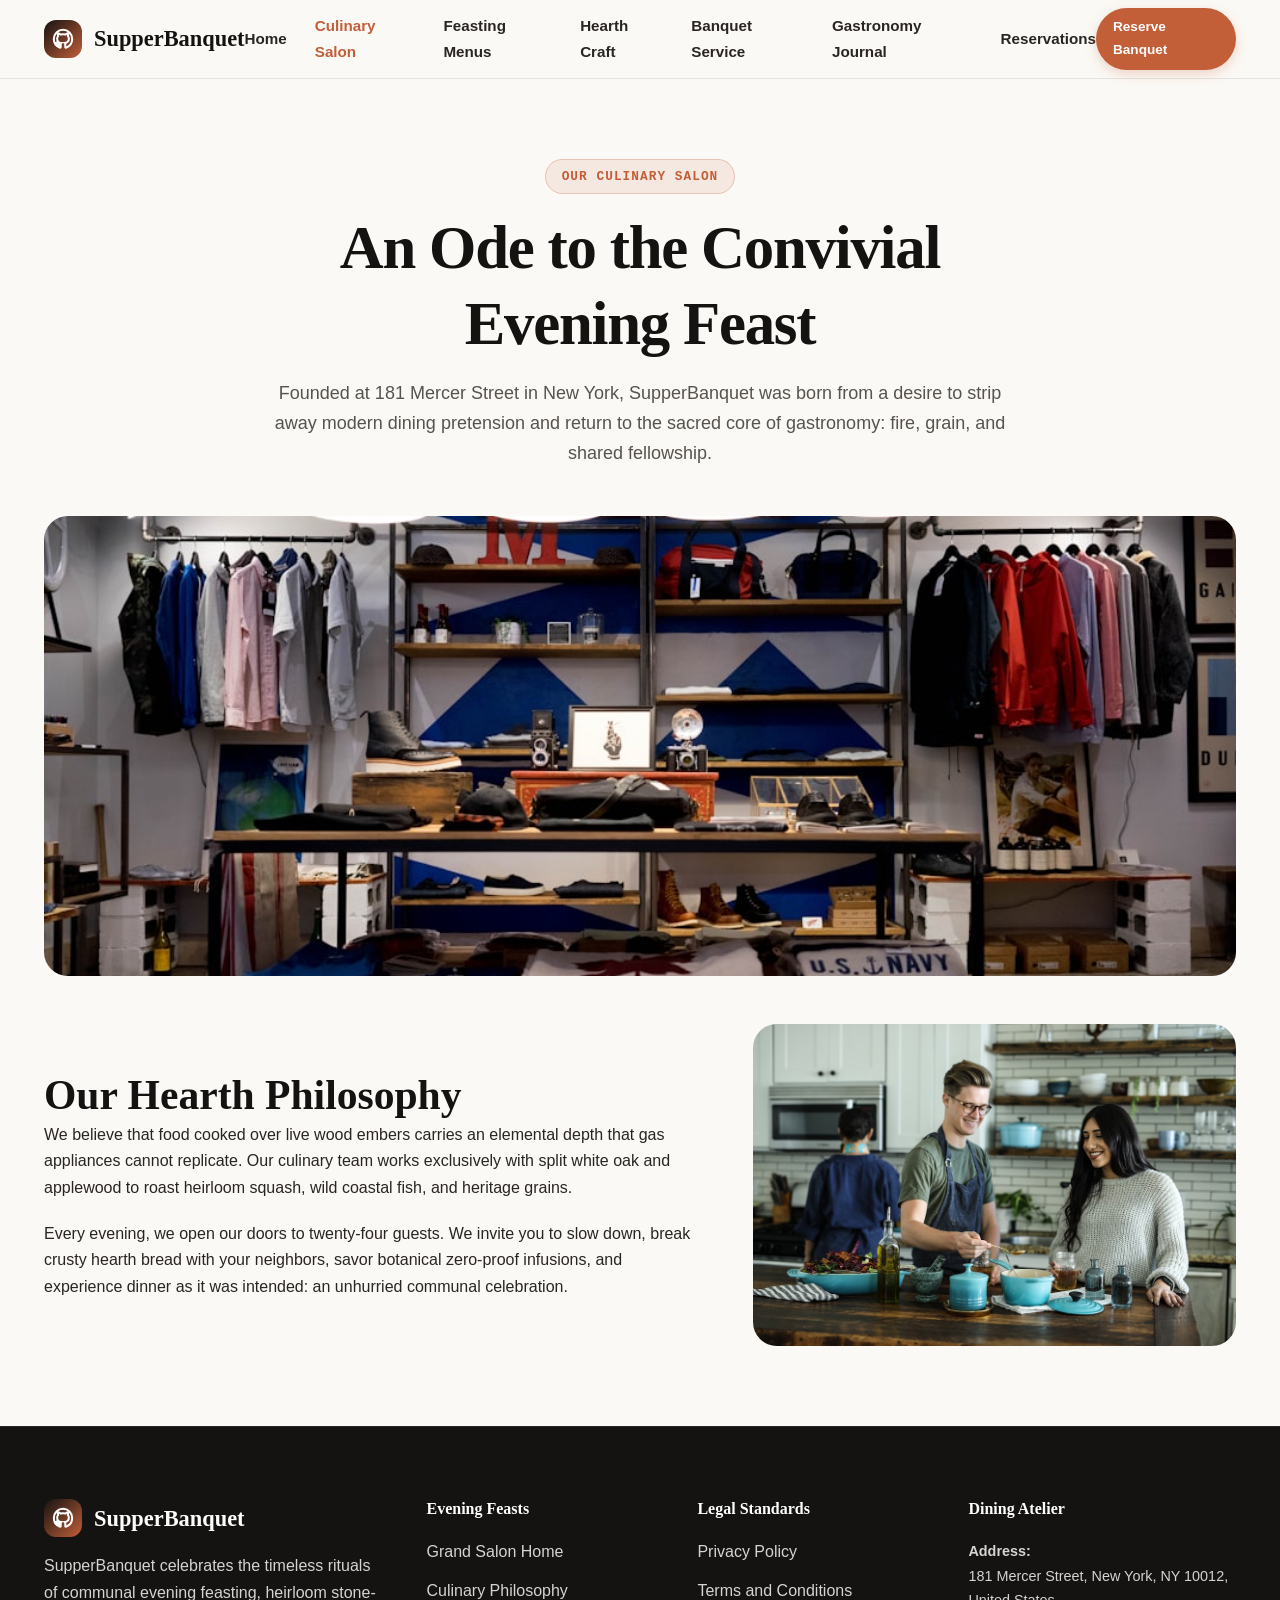
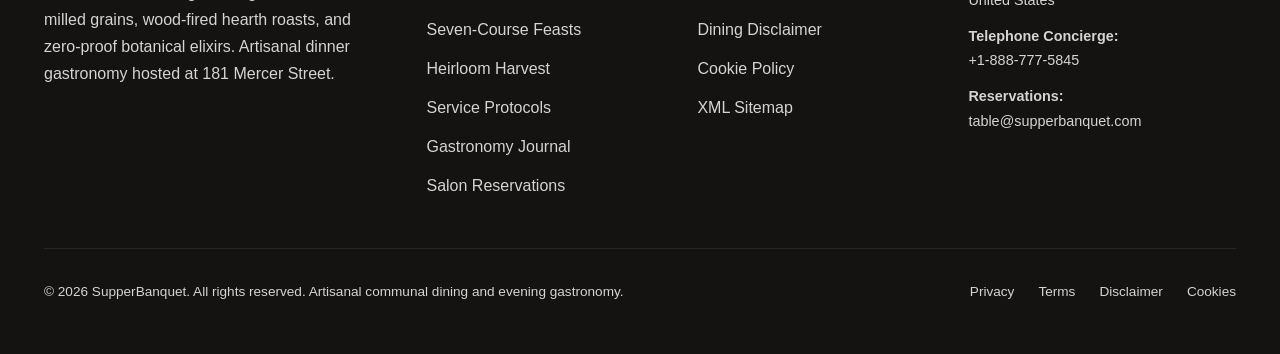
==== about.html @ 163a51f4 "Add files via upload" ====
<!DOCTYPE html>
<html lang="en">
<head>
  <meta charset="UTF-8">
  <meta name="viewport" content="width=device-width, initial-scale=1.0">
  <title>About SupperBanquet | Mercer Street Dining Salon & Culinary Heritage</title>
  <meta name="description" content="Discover the culinary philosophy, live-fire hearth methods, and communal evening rituals of SupperBanquet at 181 Mercer Street, New York.">
  <link rel="stylesheet" href="assets/css/style.css">
  <link rel="icon" href="favicon.ico">
  <!-- Google tag (gtag.js) -->
<script async src="https://www.googletagmanager.com/gtag/js?id=G-0LY0HY7L01"></script>
<script>
  window.dataLayer = window.dataLayer || [];
  function gtag(){dataLayer.push(arguments);}
  gtag('js', new Date());
  gtag('config', 'G-0LY0HY7L01');
</script>
</head>
<body>
<header class="site-header">
  <div class="reading-progress-bar"></div>
  <div class="container header-inner">
    <a href="index.php" class="site-logo">
      <div class="logo-symbol">
        <svg width="22" height="22" viewBox="0 0 24 24" fill="none" stroke="currentColor" stroke-width="2.2"><path d="M12 2a10 10 0 0 0-10 10c0 4.42 2.87 8.17 6.84 9.5.5.08.66-.23.66-.5v-1.69c-2.77.6-3.36-1.34-3.36-1.34-.46-1.16-1.11-1.47-1.11-1.47-.91-.62.07-.6.07-.6 1 .07 1.53 1.03 1.53 1.03.87 1.52 2.34 1.07 2.91.83.1-.65.35-1.09.63-1.34-2.22-.25-4.55-1.11-4.55-4.92 0-1.11.38-2 1.03-2.71-.1-.25-.45-1.29.1-2.64 0 0 .84-.27 2.75 1.02.79-.22 1.65-.33 2.5-.33.85 0 1.71.11 2.5.33 1.91-1.29 2.75-1.02 2.75-1.02.55 1.35.2 2.39.1 2.64.65.71 1.03 1.6 1.03 2.71 0 3.82-2.34 4.66-4.57 4.91.36.31.69.92.69 1.85V21c0 .27.16.59.67.5C19.14 20.16 22 16.42 22 12A10 10 0 0 0 12 2z"/></svg>
      </div>
      <span>SupperBanquet</span>
    </a>
    <nav class="site-nav">
      <a href="index.php" class="nav-link ">Home</a>
      <a href="about.html" class="nav-link active">Culinary Salon</a>
      <a href="index.php#feasts" class="nav-link">Feasting Menus</a>
      <a href="index.php#philosophy" class="nav-link">Hearth Craft</a>
      <a href="index.php#service" class="nav-link">Banquet Service</a>
      <a href="blog.html" class="nav-link ">Gastronomy Journal</a>
      <a href="contact.html" class="nav-link ">Reservations</a>
    </nav>
    <div class="header-actions">
      <a href="contact.html" class="btn btn-primary btn-sm">Reserve Banquet</a>
      <button class="mobile-toggle" aria-label="Toggle Menu">
        <svg width="24" height="24" viewBox="0 0 24 24" fill="none" stroke="currentColor" stroke-width="2"><line x1="3" y1="12" x2="21" y2="12"/><line x1="3" y1="6" x2="21" y2="6"/><line x1="3" y1="18" x2="21" y2="18"/></svg>
      </button>
    </div>
  </div>
</header>
<div class="drawer-backdrop"></div>
<div class="mobile-drawer">
  <div>
    <div style="display:flex;justify-content:space-between;align-items:center;margin-bottom:1.5rem;">
      <span style="font-weight:800;font-size:1.2rem;font-family:var(--font-heading);">SupperBanquet</span>
      <button class="mobile-drawer-close" style="background:none;border:none;cursor:pointer;" aria-label="Close">
        <svg width="24" height="24" viewBox="0 0 24 24" fill="none" stroke="currentColor" stroke-width="2"><line x1="18" y1="6" x2="6" y2="18"/><line x1="6" y1="6" x2="18" y2="18"/></svg>
      </button>
    </div>
    <div style="display:flex;flex-direction:column;gap:1rem;">
      <a href="index.php" class="nav-link">Home</a>
      <a href="about.html" class="nav-link">Culinary Salon</a>
      <a href="index.php#feasts" class="nav-link">Feasting Menus</a>
      <a href="index.php#philosophy" class="nav-link">Hearth Craft</a>
      <a href="index.php#service" class="nav-link">Banquet Service</a>
      <a href="blog.html" class="nav-link">Gastronomy Journal</a>
      <a href="contact.html" class="nav-link">Reservations</a>
      <hr style="border:none;border-top:1px solid #e2e8f0;margin:0.5rem 0;">
      <a href="privacy-policy.html" style="font-size:0.85rem;color:#64748b;">Privacy Policy</a>
      <a href="terms-and-conditions.html" style="font-size:0.85rem;color:#64748b;">Terms of Service</a>
      <a href="disclaimer.html" style="font-size:0.85rem;color:#64748b;">Dining Disclaimer</a>
      <a href="cookie-policy.html" style="font-size:0.85rem;color:#64748b;">Cookie Policy</a>
    </div>
  </div>
</div>
<main>
  <section class="section">
    <div class="container">
      <div class="section-header">
        <div class="section-kicker">Our Culinary Salon</div>
        <h1 class="section-title">An Ode to the Convivial Evening Feast</h1>
        <p class="section-subtitle">Founded at 181 Mercer Street in New York, SupperBanquet was born from a desire to strip away modern dining pretension and return to the sacred core of gastronomy: fire, grain, and shared fellowship.</p>
      </div>
      <div style="border-radius:var(--radius-xl);overflow:hidden;margin-bottom:3rem;">
        <img src="assets/images/mercer_street_dining_salon.jpg" alt="Mercer Street Dining Salon" style="width:100%;height:460px;object-fit:cover;">
      </div>
      <div class="hero-grid">
        <div>
          <h2>Our Hearth Philosophy</h2>
          <p>We believe that food cooked over live wood embers carries an elemental depth that gas appliances cannot replicate. Our culinary team works exclusively with split white oak and applewood to roast heirloom squash, wild coastal fish, and heritage grains.</p>
          <p>Every evening, we open our doors to twenty-four guests. We invite you to slow down, break crusty hearth bread with your neighbors, savor botanical zero-proof infusions, and experience dinner as it was intended: an unhurried communal celebration.</p>
        </div>
        <div>
          <div style="border-radius:var(--radius-xl);overflow:hidden;">
            <img src="assets/images/chef_kitchen_pass_prep.jpg" alt="Culinary brigade preparing evening courses" loading="lazy">
          </div>
        </div>
      </div>
    </div>
  </section>
</main>
<footer class="site-footer">
  <div class="container">
    <div class="footer-grid">
      <div class="footer-brand">
        <a href="index.php" class="site-logo">
          <div class="logo-symbol">
            <svg width="22" height="22" viewBox="0 0 24 24" fill="none" stroke="currentColor" stroke-width="2.2"><path d="M12 2a10 10 0 0 0-10 10c0 4.42 2.87 8.17 6.84 9.5.5.08.66-.23.66-.5v-1.69c-2.77.6-3.36-1.34-3.36-1.34-.46-1.16-1.11-1.47-1.11-1.47-.91-.62.07-.6.07-.6 1 .07 1.53 1.03 1.53 1.03.87 1.52 2.34 1.07 2.91.83.1-.65.35-1.09.63-1.34-2.22-.25-4.55-1.11-4.55-4.92 0-1.11.38-2 1.03-2.71-.1-.25-.45-1.29.1-2.64 0 0 .84-.27 2.75 1.02.79-.22 1.65-.33 2.5-.33.85 0 1.71.11 2.5.33 1.91-1.29 2.75-1.02 2.75-1.02.55 1.35.2 2.39.1 2.64.65.71 1.03 1.6 1.03 2.71 0 3.82-2.34 4.66-4.57 4.91.36.31.69.92.69 1.85V21c0 .27.16.59.67.5C19.14 20.16 22 16.42 22 12A10 10 0 0 0 12 2z"/></svg>
          </div>
          <span>SupperBanquet</span>
        </a>
        <p>SupperBanquet celebrates the timeless rituals of communal evening feasting, heirloom stone-milled grains, wood-fired hearth roasts, and zero-proof botanical elixirs. Artisanal dinner gastronomy hosted at 181 Mercer Street.</p>
      </div>
      <div class="footer-col">
        <h4>Evening Feasts</h4>
        <ul class="footer-links">
          <li><a href="index.php">Grand Salon Home</a></li>
          <li><a href="about.html">Culinary Philosophy</a></li>
          <li><a href="index.php#feasts">Seven-Course Feasts</a></li>
          <li><a href="index.php#materials">Heirloom Harvest</a></li>
          <li><a href="index.php#service">Service Protocols</a></li>
          <li><a href="blog.html">Gastronomy Journal</a></li>
          <li><a href="contact.html">Salon Reservations</a></li>
        </ul>
      </div>
      <div class="footer-col">
        <h4>Legal Standards</h4>
        <ul class="footer-links">
          <li><a href="privacy-policy.html">Privacy Policy</a></li>
          <li><a href="terms-and-conditions.html">Terms and Conditions</a></li>
          <li><a href="disclaimer.html">Dining Disclaimer</a></li>
          <li><a href="cookie-policy.html">Cookie Policy</a></li>
          <li><a href="sitemap.xml">XML Sitemap</a></li>
        </ul>
      </div>
      <div class="footer-col">
        <h4>Dining Atelier</h4>
        <div style="margin-bottom:0.75rem;font-size:0.9rem;">
          <strong>Address:</strong><br>
          181 Mercer Street, New York, NY 10012, United States
        </div>
        <div style="margin-bottom:0.75rem;font-size:0.9rem;">
          <strong>Telephone Concierge:</strong><br>
          +1-888-777-5845
        </div>
        <div style="font-size:0.9rem;">
          <strong>Reservations:</strong><br>
          table@supperbanquet.com
        </div>
      </div>
    </div>
    <div class="footer-bottom">
      <p>&copy; 2026 SupperBanquet. All rights reserved. Artisanal communal dining and evening gastronomy.</p>
      <div style="display:flex;gap:1.5rem;">
        <a href="privacy-policy.html">Privacy</a>
        <a href="terms-and-conditions.html">Terms</a>
        <a href="disclaimer.html">Disclaimer</a>
        <a href="cookie-policy.html">Cookies</a>
      </div>
    </div>
  </div>
</footer>
<script src="assets/js/main.js"></script>
</body>
</html>
---- assets/css/style.css ----
/* SupperBanquet Master Stylesheet v3.8 */
:root {
  --font-heading: 'Playfair Display', Georgia, serif;
  --font-body: 'Plus Jakarta Sans', -apple-system, BlinkMacSystemFont, sans-serif;
  --font-mono: 'Space Grotesk', ui-monospace, monospace;
  --color-obsidian: #141312;
  --color-hearth: #c25e38;
  --color-hearth-dark: #9c4524;
  --color-saffron: #d97706;
  --color-linen: #fbf9f5;
  --color-cream: #f4efe6;
  --color-slate-800: #292524;
  --color-slate-600: #57534e;
  --color-slate-300: #d6d3d1;
  --color-white: #ffffff;
  --radius-sm: 6px;
  --radius-md: 12px;
  --radius-lg: 18px;
  --radius-xl: 24px;
  --radius-full: 9999px;
  --shadow-sm: 0 2px 4px rgba(20,19,18,0.06);
  --shadow-md: 0 6px 14px rgba(20,19,18,0.08);
  --shadow-lg: 0 14px 28px rgba(20,19,18,0.12);
  --shadow-xl: 0 22px 40px rgba(20,19,18,0.18);
  --container-max: 1240px;
  --header-height: 78px;
}
*, *::before, *::after { box-sizing: border-box; margin: 0; padding: 0; }
html { scroll-behavior: smooth; font-size: 16px; }
body { font-family: var(--font-body); color: var(--color-slate-800); background: var(--color-linen); line-height: 1.68; overflow-x: hidden; }
img { max-width: 100%; height: auto; display: block; }
a { color: inherit; text-decoration: none; transition: all 0.2s ease; }
h1,h2,h3,h4,h5,h6 { font-family: var(--font-heading); font-weight: 700; line-height: 1.25; color: var(--color-obsidian); }
h1 { font-size: clamp(2.3rem, 5vw, 3.8rem); font-weight: 800; letter-spacing: -0.02em; }
h2 { font-size: clamp(1.85rem, 3.5vw, 2.6rem); }
h3 { font-size: 1.4rem; }
p { margin-bottom: 1.15rem; }
p:last-child { margin-bottom: 0; }
.container { width: 100%; max-width: var(--container-max); margin: 0 auto; padding: 0 1.5rem; }
.section { padding: 5rem 0; position: relative; }
.section-alt { background: var(--color-white); border-top: 1px solid var(--color-cream); border-bottom: 1px solid var(--color-cream); }
.section-dark { background: var(--color-obsidian); color: var(--color-cream); }
.section-dark h2, .section-dark h3 { color: var(--color-white); }
.section-dark p { color: var(--color-slate-300); }
.section-header { text-align: center; max-width: 760px; margin: 0 auto 3rem auto; }
.section-header.text-left { text-align: left; margin-left: 0; }
.section-kicker { display: inline-flex; align-items: center; gap: 0.5rem; padding: 0.35rem 0.95rem; background: rgba(194,94,56,0.1); color: var(--color-hearth); font-family: var(--font-mono); font-size: 0.8rem; font-weight: 700; text-transform: uppercase; letter-spacing: 0.08em; border-radius: var(--radius-full); margin-bottom: 1rem; border: 1px solid rgba(194,94,56,0.25); }
.section-title { margin-bottom: 1rem; }
.section-subtitle { font-size: 1.125rem; color: var(--color-slate-600); }
.reading-progress-bar { position: fixed; top: 0; left: 0; height: 3px; background: linear-gradient(90deg, var(--color-hearth), var(--color-saffron)); width: 0%; z-index: 9999; }
.site-header { position: sticky; top: 0; z-index: 1000; background: rgba(251, 249, 245, 0.95); backdrop-filter: blur(12px); border-bottom: 1px solid rgba(214, 211, 209, 0.6); }
.header-inner { height: var(--header-height); display: flex; align-items: center; justify-content: space-between; }
.site-logo { display: flex; align-items: center; gap: 0.75rem; font-family: var(--font-heading); font-weight: 800; font-size: 1.4rem; color: var(--color-obsidian); }
.logo-symbol { width: 38px; height: 38px; background: linear-gradient(135deg, var(--color-obsidian), var(--color-hearth)); color: var(--color-white); border-radius: var(--radius-md); display: flex; align-items: center; justify-content: center; }
.site-nav { display: flex; align-items: center; gap: 1.75rem; }
.nav-link { font-weight: 600; font-size: 0.95rem; color: var(--color-slate-800); }
.nav-link:hover, .nav-link.active { color: var(--color-hearth); }
.header-actions { display: flex; align-items: center; gap: 1rem; }
.mobile-toggle { display: none; background: none; border: none; cursor: pointer; padding: 0.5rem; }
.mobile-drawer { position: fixed; top: 0; right: -100%; width: 320px; max-width: 85vw; height: 100vh; background: var(--color-white); z-index: 1050; padding: 2rem 1.5rem; display: flex; flex-direction: column; justify-content: space-between; transition: right 0.35s ease; overflow-y: auto; }
.mobile-drawer.open { right: 0; }
.drawer-backdrop { position: fixed; inset: 0; background: rgba(20, 19, 18, 0.5); backdrop-filter: blur(4px); z-index: 1040; opacity: 0; pointer-events: none; transition: opacity 0.3s ease; }
.drawer-backdrop.open { opacity: 1; pointer-events: auto; }
.btn { display: inline-flex; align-items: center; justify-content: center; gap: 0.5rem; font-family: var(--font-body); font-weight: 700; font-size: 0.95rem; padding: 0.75rem 1.5rem; border-radius: var(--radius-full); cursor: pointer; transition: all 0.25s ease; border: 1px solid transparent; }
.btn-primary { background: var(--color-hearth); color: var(--color-white); box-shadow: 0 4px 12px rgba(194,94,56,0.25); }
.btn-primary:hover { background: var(--color-hearth-dark); transform: translateY(-1px); }
.btn-secondary { background: var(--color-cream); color: var(--color-obsidian); border-color: var(--color-slate-300); }
.btn-secondary:hover { background: #e7dfd3; }
.btn-outline { background: transparent; color: var(--color-hearth); border-color: var(--color-hearth); }
.btn-outline:hover { background: rgba(194,94,56,0.08); }
.btn-lg { padding: 0.95rem 2rem; font-size: 1.05rem; }
.btn-sm { padding: 0.45rem 1rem; font-size: 0.85rem; }
.hero-section { padding: 4.5rem 0 5.5rem 0; background: radial-gradient(circle at top right, rgba(194,94,56,0.1), transparent 60%), var(--color-linen); }
.hero-grid { display: grid; grid-template-columns: 1.15fr 0.85fr; gap: 3.5rem; align-items: center; }
.hero-title { margin-bottom: 1.25rem; }
.hero-title span.text-highlight { color: var(--color-hearth); font-style: italic; }
.hero-desc { font-size: 1.15rem; color: var(--color-slate-600); margin-bottom: 2rem; }
.hero-actions { display: flex; gap: 1rem; flex-wrap: wrap; margin-bottom: 2.5rem; }
.hero-stats { display: grid; grid-template-columns: repeat(3, 1fr); gap: 1.5rem; padding-top: 2rem; border-top: 1px solid var(--color-slate-300); }
.stat-item .stat-num { font-size: 1.9rem; font-weight: 800; font-family: var(--font-heading); color: var(--color-obsidian); }
.stat-item .stat-num span { color: var(--color-hearth); }
.stat-item .stat-label { font-size: 0.85rem; color: var(--color-slate-600); }
.hero-image-wrapper { position: relative; border-radius: var(--radius-xl); overflow: hidden; box-shadow: var(--shadow-xl); }
.hero-image-wrapper img { width: 100%; height: 520px; object-fit: cover; }
.anatomy-grid { display: grid; grid-template-columns: repeat(3, 1fr); gap: 2rem; }
.anatomy-card { background: var(--color-white); border-radius: var(--radius-lg); padding: 2.2rem; border: 1px solid var(--color-cream); box-shadow: var(--shadow-sm); position: relative; }
.anatomy-card:hover { transform: translateY(-4px); box-shadow: var(--shadow-lg); border-color: var(--color-hearth); }
.anatomy-number { position: absolute; top: 1.5rem; right: 1.5rem; font-family: var(--font-mono); font-size: 1.5rem; font-weight: 800; color: var(--color-slate-300); }
.collections-grid { display: grid; grid-template-columns: repeat(4, 1fr); gap: 1.75rem; }
.collection-card { background: var(--color-white); border-radius: var(--radius-lg); overflow: hidden; border: 1px solid var(--color-cream); box-shadow: var(--shadow-sm); display: flex; flex-direction: column; transition: all 0.3s ease; }
.collection-card:hover { transform: translateY(-6px); box-shadow: var(--shadow-xl); border-color: var(--color-hearth); }
.card-image-wrap { aspect-ratio: 4/3; overflow: hidden; position: relative; }
.card-image-wrap img { width: 100%; height: 100%; object-fit: cover; }
.card-badge { position: absolute; top: 1rem; left: 1rem; background: var(--color-obsidian); color: var(--color-white); padding: 0.25rem 0.75rem; border-radius: var(--radius-full); font-size: 0.75rem; font-weight: 700; text-transform: uppercase; }
.card-body { padding: 1.5rem; display: flex; flex-direction: column; flex-grow: 1; }
.card-footer { display: flex; justify-content: space-between; align-items: center; padding-top: 1rem; border-top: 1px solid var(--color-cream); margin-top: auto; }
.matrix-container { background: var(--color-white); border-radius: var(--radius-xl); padding: 2rem; border: 1px solid var(--color-cream); overflow-x: auto; }
.matrix-table, .sizing-table { width: 100%; border-collapse: collapse; min-width: 600px; }
.matrix-table th, .matrix-table td, .sizing-table th, .sizing-table td { padding: 1.1rem 1.4rem; text-align: left; }
.matrix-table th, .sizing-table th { background: var(--color-cream); font-weight: 700; font-family: var(--font-heading); }
.matrix-table tr:not(:last-child) td, .sizing-table tr:not(:last-child) td { border-bottom: 1px solid var(--color-cream); }
.telemetry-grid { display: grid; grid-template-columns: repeat(4, 1fr); gap: 1.5rem; }
.telemetry-card { background: rgba(255,255,255,0.05); border: 1px solid rgba(255,255,255,0.1); padding: 2rem 1.5rem; border-radius: var(--radius-lg); }
.telemetry-metric { font-family: var(--font-mono); font-size: 2.2rem; font-weight: 800; color: var(--color-saffron); margin-bottom: 0.5rem; }
.reviews-grid { display: grid; grid-template-columns: repeat(3, 1fr); gap: 2rem; }
.review-card { background: var(--color-white); border-radius: var(--radius-lg); padding: 2rem; border: 1px solid var(--color-cream); display: flex; flex-direction: column; justify-content: space-between; }
.stars { color: #d97706; margin-bottom: 1rem; }
.blog-grid { display: grid; grid-template-columns: repeat(3, 1fr); gap: 2rem; }
.blog-card { background: var(--color-white); border-radius: var(--radius-lg); overflow: hidden; border: 1px solid var(--color-cream); display: flex; flex-direction: column; }
.blog-card:hover { transform: translateY(-5px); box-shadow: var(--shadow-lg); border-color: var(--color-hearth); }
.blog-card-media { aspect-ratio: 16/9; overflow: hidden; }
.blog-card-media img { width: 100%; height: 100%; object-fit: cover; }
.blog-card-body { padding: 1.75rem; display: flex; flex-direction: column; flex-grow: 1; }
.faq-list { max-width: 820px; margin: 0 auto; display: flex; flex-direction: column; gap: 1rem; }
.faq-item { background: var(--color-white); border: 1px solid var(--color-cream); border-radius: var(--radius-md); overflow: hidden; }
.faq-question { width: 100%; padding: 1.35rem 1.75rem; display: flex; justify-content: space-between; align-items: center; background: none; border: none; cursor: pointer; text-align: left; font-family: var(--font-heading); font-size: 1.15rem; font-weight: 700; color: var(--color-obsidian); }
.faq-answer { max-height: 0; overflow: hidden; transition: max-height 0.3s ease, padding 0.3s ease; padding: 0 1.75rem; color: var(--color-slate-600); }
.faq-item.active .faq-answer { max-height: 400px; padding-bottom: 1.5rem; }
.cta-banner { background: linear-gradient(135deg, var(--color-obsidian), #201e1d); border-radius: var(--radius-xl); padding: 4.5rem 2.5rem; text-align: center; color: var(--color-white); border: 1px solid rgba(255,255,255,0.1); }
.cta-banner h2 { color: var(--color-white); margin-bottom: 1rem; }
.cta-form { display: flex; max-width: 500px; margin: 1.5rem auto 0 auto; gap: 0.5rem; }
.cta-input { flex-grow: 1; padding: 0.8rem 1.25rem; border-radius: var(--radius-full); border: 1px solid rgba(255,255,255,0.2); background: rgba(255,255,255,0.1); color: var(--color-white); }
.site-footer { background: var(--color-obsidian); color: var(--color-slate-300); padding: 4.5rem 0 2rem 0; border-top: 1px solid #292524; }
.footer-grid { display: grid; grid-template-columns: 1.5fr 1fr 1fr 1.2fr; gap: 3rem; margin-bottom: 3rem; }
.footer-brand .site-logo { color: var(--color-white); margin-bottom: 1rem; }
.footer-col h4 { color: var(--color-white); font-family: var(--font-heading); margin-bottom: 1.25rem; }
.footer-links { list-style: none; display: flex; flex-direction: column; gap: 0.75rem; }
.footer-links a:hover { color: var(--color-hearth); }
.footer-bottom { padding-top: 2rem; border-top: 1px solid #292524; display: flex; justify-content: space-between; flex-wrap: wrap; gap: 1rem; font-size: 0.85rem; }
.article-header { padding: 3rem 0 1.5rem 0; text-align: center; max-width: 860px; margin: 0 auto; }
.article-hero-media { max-width: 980px; margin: 0 auto 2.5rem auto; border-radius: var(--radius-xl); overflow: hidden; box-shadow: var(--shadow-lg); }
.article-content { max-width: 780px; margin: 0 auto; font-size: 1.125rem; line-height: 1.8; color: var(--color-slate-800); }
.article-content h2 { margin-top: 2.75rem; margin-bottom: 1.25rem; }
.article-content h3 { margin-top: 2rem; margin-bottom: 1rem; }
.article-content ul, .article-content ol { margin-bottom: 1.5rem; padding-left: 1.5rem; }
.article-toc { background: var(--color-white); border: 1px solid var(--color-cream); border-radius: var(--radius-lg); padding: 1.75rem; margin: 2rem 0; }
.callout-box { background: rgba(194,94,56,0.08); border-left: 4px solid var(--color-hearth); padding: 1.5rem; border-radius: 0 var(--radius-md) var(--radius-md) 0; margin: 2rem 0; }
.author-box { background: var(--color-white); border: 1px solid var(--color-cream); border-radius: var(--radius-lg); padding: 2rem; margin-top: 3.5rem; display: flex; align-items: center; gap: 1.5rem; }
.author-avatar { width: 72px; height: 72px; border-radius: var(--radius-full); background: var(--color-hearth); color: var(--color-white); display: flex; align-items: center; justify-content: center; font-size: 1.5rem; font-weight: 800; flex-shrink: 0; font-family: var(--font-heading); }
@media (max-width: 1024px) {
  .hero-grid { grid-template-columns: 1fr; }
  .collections-grid, .telemetry-grid { grid-template-columns: repeat(2, 1fr); }
  .anatomy-grid, .reviews-grid, .blog-grid, .footer-grid { grid-template-columns: repeat(2, 1fr); }
}
@media (max-width: 768px) {
  .site-nav, .header-actions .btn { display: none; }
  .mobile-toggle { display: block; }
  .hero-image-wrapper img { height: 380px; }
  .anatomy-grid, .collections-grid, .telemetry-grid, .reviews-grid, .blog-grid, .footer-grid, .hero-stats { grid-template-columns: 1fr; }
  .cta-form { flex-direction: column; }
}
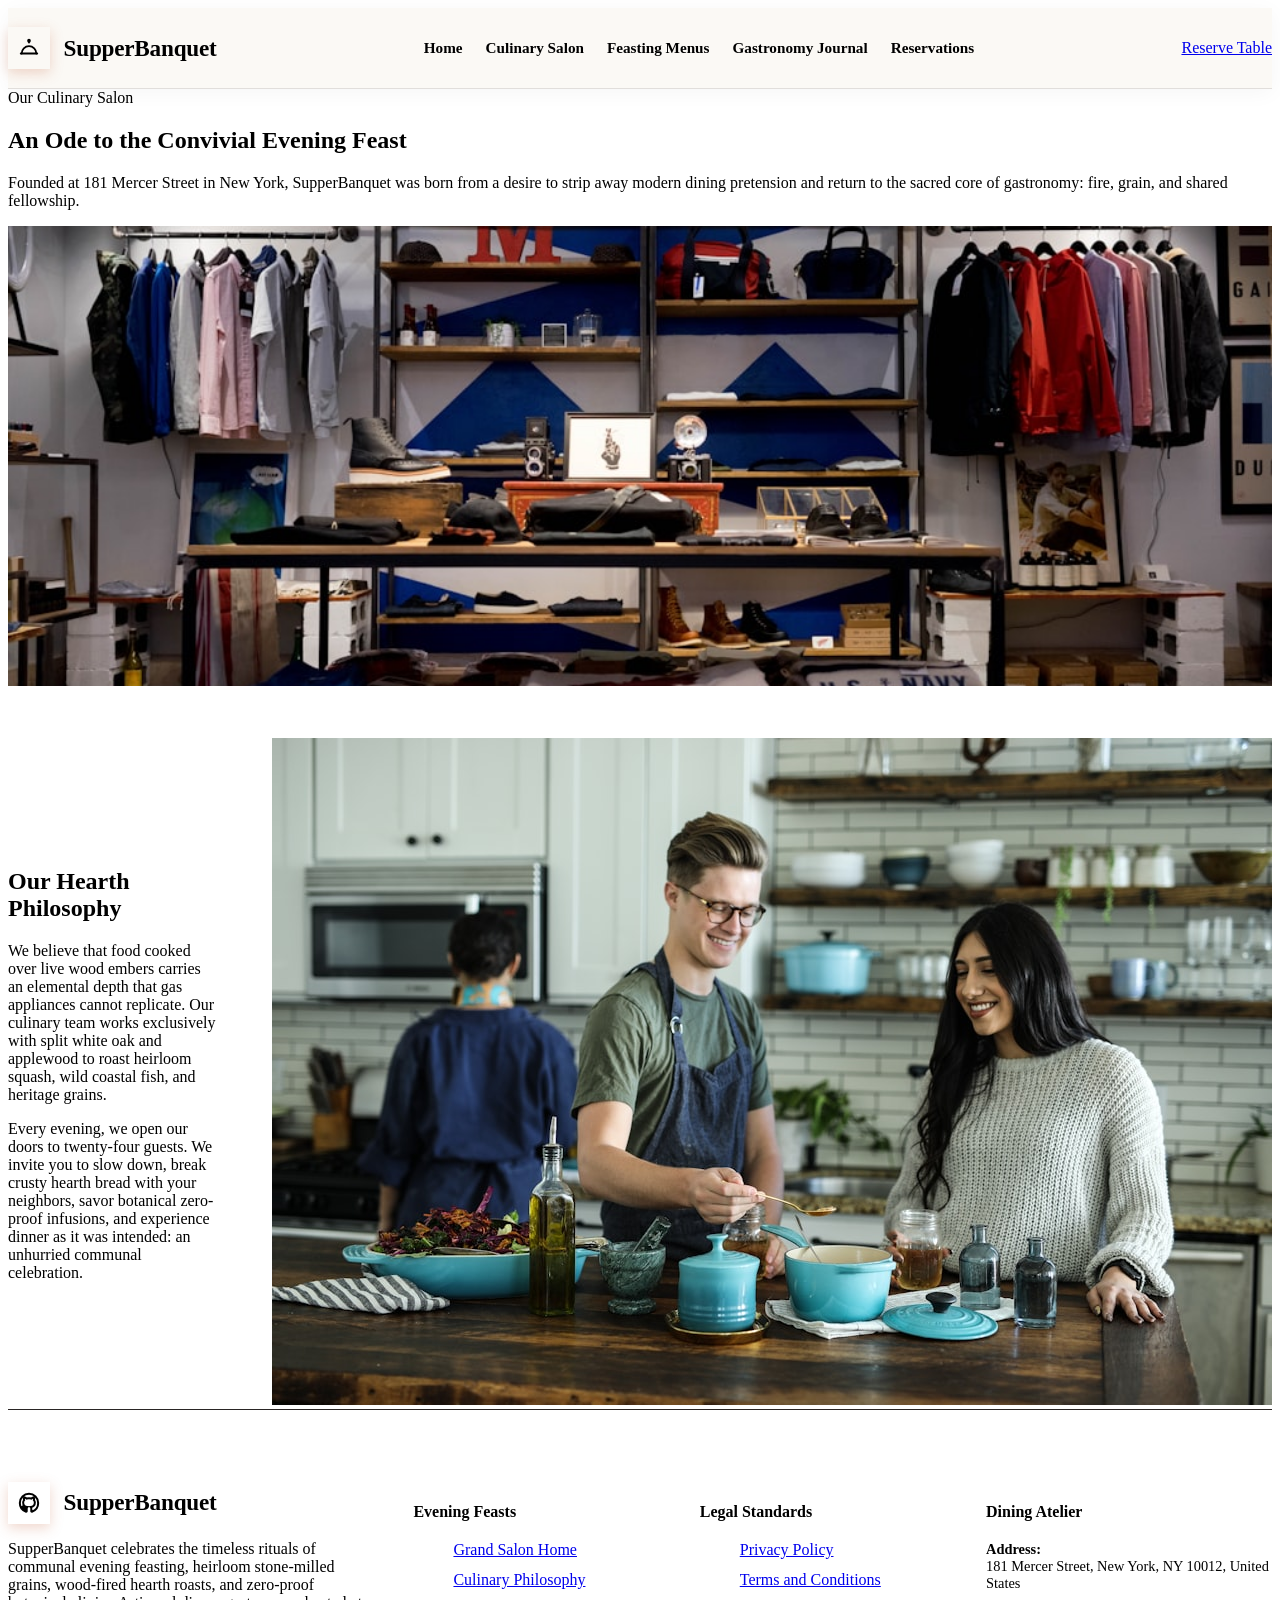
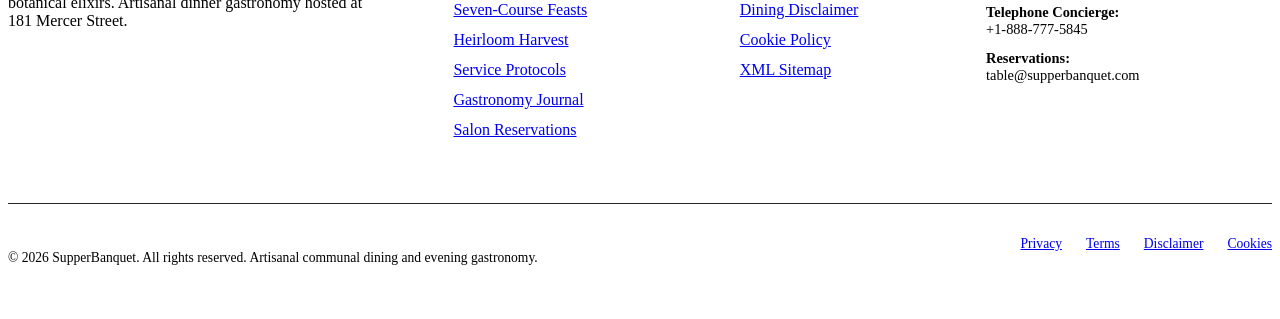
==== commit 22b1855b: "Add files via upload" ====
--- a/about.html
+++ b/about.html
@@ -22,7 +22,7 @@
   <div class="container header-inner">
     <a href="index.php" class="site-logo">
       <div class="logo-symbol">
-        <svg width="22" height="22" viewBox="0 0 24 24" fill="none" stroke="currentColor" stroke-width="2.2"><path d="M12 2a10 10 0 0 0-10 10c0 4.42 2.87 8.17 6.84 9.5.5.08.66-.23.66-.5v-1.69c-2.77.6-3.36-1.34-3.36-1.34-.46-1.16-1.11-1.47-1.11-1.47-.91-.62.07-.6.07-.6 1 .07 1.53 1.03 1.53 1.03.87 1.52 2.34 1.07 2.91.83.1-.65.35-1.09.63-1.34-2.22-.25-4.55-1.11-4.55-4.92 0-1.11.38-2 1.03-2.71-.1-.25-.45-1.29.1-2.64 0 0 .84-.27 2.75 1.02.79-.22 1.65-.33 2.5-.33.85 0 1.71.11 2.5.33 1.91-1.29 2.75-1.02 2.75-1.02.55 1.35.2 2.39.1 2.64.65.71 1.03 1.6 1.03 2.71 0 3.82-2.34 4.66-4.57 4.91.36.31.69.92.69 1.85V21c0 .27.16.59.67.5C19.14 20.16 22 16.42 22 12A10 10 0 0 0 12 2z"/></svg>
+        <svg width="22" height="22" viewBox="0 0 24 24" fill="none" stroke="currentColor" stroke-width="2" stroke-linecap="round" stroke-linejoin="round"><path d="M3 18h18"/><path d="M4 18a8 8 0 0 1 16 0"/><path d="M12 4v2"/><circle cx="12" cy="4" r="1"/></svg>
       </div>
       <span>SupperBanquet</span>
     </a>
@@ -30,19 +30,49 @@
       <a href="index.php" class="nav-link ">Home</a>
       <a href="about.html" class="nav-link active">Culinary Salon</a>
       <a href="index.php#feasts" class="nav-link">Feasting Menus</a>
-      <a href="index.php#philosophy" class="nav-link">Hearth Craft</a>
-      <a href="index.php#service" class="nav-link">Banquet Service</a>
       <a href="blog.html" class="nav-link ">Gastronomy Journal</a>
       <a href="contact.html" class="nav-link ">Reservations</a>
     </nav>
     <div class="header-actions">
-      <a href="contact.html" class="btn btn-primary btn-sm">Reserve Banquet</a>
-      <button class="mobile-toggle" aria-label="Toggle Menu">
-        <svg width="24" height="24" viewBox="0 0 24 24" fill="none" stroke="currentColor" stroke-width="2"><line x1="3" y1="12" x2="21" y2="12"/><line x1="3" y1="6" x2="21" y2="6"/><line x1="3" y1="18" x2="21" y2="18"/></svg>
+      <a href="contact.html" class="btn btn-primary btn-sm">Reserve Table</a>
+      <button class="mobile-toggle" aria-label="Toggle Navigation Menu">
+        <svg width="22" height="22" viewBox="0 0 24 24" fill="none" stroke="currentColor" stroke-width="2.2" stroke-linecap="round" stroke-linejoin="round"><line x1="3" y1="12" x2="21" y2="12"/><line x1="3" y1="6" x2="21" y2="6"/><line x1="3" y1="18" x2="21" y2="18"/></svg>
       </button>
     </div>
   </div>
 </header>
+
+<div class="drawer-backdrop"></div>
+<div class="mobile-drawer">
+  <div>
+    <div class="mobile-drawer-header">
+      <div class="site-logo">
+        <div class="logo-symbol">
+          <svg width="22" height="22" viewBox="0 0 24 24" fill="none" stroke="currentColor" stroke-width="2" stroke-linecap="round" stroke-linejoin="round"><path d="M3 18h18"/><path d="M4 18a8 8 0 0 1 16 0"/><path d="M12 4v2"/><circle cx="12" cy="4" r="1"/></svg>
+        </div>
+        <span>SupperBanquet</span>
+      </div>
+      <button class="mobile-drawer-close" aria-label="Close Navigation Menu">
+        <svg width="22" height="22" viewBox="0 0 24 24" fill="none" stroke="currentColor" stroke-width="2.2" stroke-linecap="round" stroke-linejoin="round"><line x1="18" y1="6" x2="6" y2="18"/><line x1="6" y1="6" x2="18" y2="18"/></svg>
+      </button>
+    </div>
+    <div class="mobile-nav-links">
+      <a href="index.php" class="nav-link ">Home</a>
+      <a href="about.html" class="nav-link active">Culinary Salon</a>
+      <a href="index.php#feasts" class="nav-link">Feasting Menus</a>
+      <a href="blog.html" class="nav-link ">Gastronomy Journal</a>
+      <a href="contact.html" class="nav-link ">Reservations</a>
+      <hr style="border:none;border-top:1px solid #e7dfd3;margin:0.75rem 0;">
+      <a href="privacy-policy.html" class="nav-link" style="font-size:0.9rem;color:#78716c;">Privacy Policy</a>
+      <a href="terms-and-conditions.html" class="nav-link" style="font-size:0.9rem;color:#78716c;">Terms of Service</a>
+      <a href="disclaimer.html" class="nav-link" style="font-size:0.9rem;color:#78716c;">Dining Disclaimer</a>
+      <a href="cookie-policy.html" class="nav-link" style="font-size:0.9rem;color:#78716c;">Cookie Policy</a>
+    </div>
+  </div>
+  <div style="padding-top:1.5rem;border-top:1px solid #e7dfd3;">
+    <a href="contact.html" class="btn btn-primary" style="width:100%;">Reserve Your Seat</a>
+  </div>
+</div>
 <div class="drawer-backdrop"></div>
 <div class="mobile-drawer">
   <div>
--- a/assets/css/style.css
+++ b/assets/css/style.css
@@ -1,76 +1,234 @@
-/* SupperBanquet Master Stylesheet v3.8 */
-:root {
-  --font-heading: 'Playfair Display', Georgia, serif;
-  --font-body: 'Plus Jakarta Sans', -apple-system, BlinkMacSystemFont, sans-serif;
-  --font-mono: 'Space Grotesk', ui-monospace, monospace;
-  --color-obsidian: #141312;
-  --color-hearth: #c25e38;
-  --color-hearth-dark: #9c4524;
-  --color-saffron: #d97706;
-  --color-linen: #fbf9f5;
-  --color-cream: #f4efe6;
-  --color-slate-800: #292524;
-  --color-slate-600: #57534e;
-  --color-slate-300: #d6d3d1;
-  --color-white: #ffffff;
-  --radius-sm: 6px;
-  --radius-md: 12px;
-  --radius-lg: 18px;
-  --radius-xl: 24px;
-  --radius-full: 9999px;
-  --shadow-sm: 0 2px 4px rgba(20,19,18,0.06);
-  --shadow-md: 0 6px 14px rgba(20,19,18,0.08);
-  --shadow-lg: 0 14px 28px rgba(20,19,18,0.12);
-  --shadow-xl: 0 22px 40px rgba(20,19,18,0.18);
-  --container-max: 1240px;
-  --header-height: 78px;
-}
-*, *::before, *::after { box-sizing: border-box; margin: 0; padding: 0; }
-html { scroll-behavior: smooth; font-size: 16px; }
-body { font-family: var(--font-body); color: var(--color-slate-800); background: var(--color-linen); line-height: 1.68; overflow-x: hidden; }
-img { max-width: 100%; height: auto; display: block; }
-a { color: inherit; text-decoration: none; transition: all 0.2s ease; }
-h1,h2,h3,h4,h5,h6 { font-family: var(--font-heading); font-weight: 700; line-height: 1.25; color: var(--color-obsidian); }
-h1 { font-size: clamp(2.3rem, 5vw, 3.8rem); font-weight: 800; letter-spacing: -0.02em; }
-h2 { font-size: clamp(1.85rem, 3.5vw, 2.6rem); }
-h3 { font-size: 1.4rem; }
-p { margin-bottom: 1.15rem; }
-p:last-child { margin-bottom: 0; }
-.container { width: 100%; max-width: var(--container-max); margin: 0 auto; padding: 0 1.5rem; }
-.section { padding: 5rem 0; position: relative; }
-.section-alt { background: var(--color-white); border-top: 1px solid var(--color-cream); border-bottom: 1px solid var(--color-cream); }
-.section-dark { background: var(--color-obsidian); color: var(--color-cream); }
-.section-dark h2, .section-dark h3 { color: var(--color-white); }
-.section-dark p { color: var(--color-slate-300); }
-.section-header { text-align: center; max-width: 760px; margin: 0 auto 3rem auto; }
-.section-header.text-left { text-align: left; margin-left: 0; }
-.section-kicker { display: inline-flex; align-items: center; gap: 0.5rem; padding: 0.35rem 0.95rem; background: rgba(194,94,56,0.1); color: var(--color-hearth); font-family: var(--font-mono); font-size: 0.8rem; font-weight: 700; text-transform: uppercase; letter-spacing: 0.08em; border-radius: var(--radius-full); margin-bottom: 1rem; border: 1px solid rgba(194,94,56,0.25); }
-.section-title { margin-bottom: 1rem; }
-.section-subtitle { font-size: 1.125rem; color: var(--color-slate-600); }
-.reading-progress-bar { position: fixed; top: 0; left: 0; height: 3px; background: linear-gradient(90deg, var(--color-hearth), var(--color-saffron)); width: 0%; z-index: 9999; }
-.site-header { position: sticky; top: 0; z-index: 1000; background: rgba(251, 249, 245, 0.95); backdrop-filter: blur(12px); border-bottom: 1px solid rgba(214, 211, 209, 0.6); }
-.header-inner { height: var(--header-height); display: flex; align-items: center; justify-content: space-between; }
-.site-logo { display: flex; align-items: center; gap: 0.75rem; font-family: var(--font-heading); font-weight: 800; font-size: 1.4rem; color: var(--color-obsidian); }
-.logo-symbol { width: 38px; height: 38px; background: linear-gradient(135deg, var(--color-obsidian), var(--color-hearth)); color: var(--color-white); border-radius: var(--radius-md); display: flex; align-items: center; justify-content: center; }
-.site-nav { display: flex; align-items: center; gap: 1.75rem; }
-.nav-link { font-weight: 600; font-size: 0.95rem; color: var(--color-slate-800); }
-.nav-link:hover, .nav-link.active { color: var(--color-hearth); }
-.header-actions { display: flex; align-items: center; gap: 1rem; }
-.mobile-toggle { display: none; background: none; border: none; cursor: pointer; padding: 0.5rem; }
-.mobile-drawer { position: fixed; top: 0; right: -100%; width: 320px; max-width: 85vw; height: 100vh; background: var(--color-white); z-index: 1050; padding: 2rem 1.5rem; display: flex; flex-direction: column; justify-content: space-between; transition: right 0.35s ease; overflow-y: auto; }
-.mobile-drawer.open { right: 0; }
-.drawer-backdrop { position: fixed; inset: 0; background: rgba(20, 19, 18, 0.5); backdrop-filter: blur(4px); z-index: 1040; opacity: 0; pointer-events: none; transition: opacity 0.3s ease; }
-.drawer-backdrop.open { opacity: 1; pointer-events: auto; }
-.btn { display: inline-flex; align-items: center; justify-content: center; gap: 0.5rem; font-family: var(--font-body); font-weight: 700; font-size: 0.95rem; padding: 0.75rem 1.5rem; border-radius: var(--radius-full); cursor: pointer; transition: all 0.25s ease; border: 1px solid transparent; }
-.btn-primary { background: var(--color-hearth); color: var(--color-white); box-shadow: 0 4px 12px rgba(194,94,56,0.25); }
-.btn-primary:hover { background: var(--color-hearth-dark); transform: translateY(-1px); }
-.btn-secondary { background: var(--color-cream); color: var(--color-obsidian); border-color: var(--color-slate-300); }
-.btn-secondary:hover { background: #e7dfd3; }
-.btn-outline { background: transparent; color: var(--color-hearth); border-color: var(--color-hearth); }
-.btn-outline:hover { background: rgba(194,94,56,0.08); }
-.btn-lg { padding: 0.95rem 2rem; font-size: 1.05rem; }
-.btn-sm { padding: 0.45rem 1rem; font-size: 0.85rem; }
-.hero-section { padding: 4.5rem 0 5.5rem 0; background: radial-gradient(circle at top right, rgba(194,94,56,0.1), transparent 60%), var(--color-linen); }
+/* ==========================================================================
+   MASTER DINING SALON HEADER & RESPONSIVE NAVIGATION
+   ========================================================================== */
+.reading-progress-bar {
+  position: fixed;
+  top: 0;
+  left: 0;
+  height: 3px;
+  background: linear-gradient(90deg, var(--color-hearth), var(--color-saffron));
+  width: 0%;
+  z-index: 9999;
+  transition: width 0.1s ease;
+}
+
+.site-header {
+  position: sticky;
+  top: 0;
+  z-index: 1000;
+  width: 100%;
+  background: rgba(251, 249, 245, 0.96);
+  backdrop-filter: blur(14px);
+  -webkit-backdrop-filter: blur(14px);
+  border-bottom: 1px solid rgba(214, 211, 209, 0.7);
+  box-shadow: 0 4px 20px rgba(20, 19, 18, 0.04);
+  transition: all 0.3s ease;
+}
+
+.header-inner {
+  height: 80px;
+  display: flex;
+  align-items: center;
+  justify-content: space-between;
+  gap: 1.5rem;
+  flex-wrap: nowrap;
+}
+
+.site-logo {
+  display: flex;
+  align-items: center;
+  gap: 0.85rem;
+  font-family: var(--font-heading);
+  font-weight: 800;
+  font-size: 1.45rem;
+  color: var(--color-obsidian);
+  letter-spacing: -0.01em;
+  white-space: nowrap;
+  flex-shrink: 0;
+  text-decoration: none;
+}
+
+.logo-symbol {
+  width: 42px;
+  height: 42px;
+  background: linear-gradient(135deg, var(--color-obsidian), var(--color-hearth));
+  color: var(--color-white);
+  border-radius: var(--radius-md);
+  display: flex;
+  align-items: center;
+  justify-content: center;
+  box-shadow: 0 4px 12px rgba(194, 94, 56, 0.25);
+  flex-shrink: 0;
+}
+
+.site-nav {
+  display: flex;
+  align-items: center;
+  gap: clamp(1rem, 1.8vw, 2rem);
+  white-space: nowrap;
+  margin: 0;
+  padding: 0;
+}
+
+.nav-link {
+  font-family: var(--font-body);
+  font-weight: 600;
+  font-size: 0.95rem;
+  color: var(--color-slate-800);
+  position: relative;
+  padding: 0.5rem 0;
+  transition: color 0.2s ease;
+  text-decoration: none;
+}
+
+.nav-link:hover,
+.nav-link.active {
+  color: var(--color-hearth);
+}
+
+.nav-link::after {
+  content: '';
+  position: absolute;
+  bottom: 0;
+  left: 0;
+  width: 0%;
+  height: 2px;
+  background-color: var(--color-hearth);
+  transition: width 0.25s ease;
+}
+
+.nav-link:hover::after,
+.nav-link.active::after {
+  width: 100%;
+}
+
+.header-actions {
+  display: flex;
+  align-items: center;
+  gap: 1rem;
+  flex-shrink: 0;
+}
+
+/* Mobile Toggle & Drawer */
+.mobile-toggle {
+  display: none;
+  width: 44px;
+  height: 44px;
+  background: rgba(194, 94, 56, 0.08);
+  border: 1px solid rgba(194, 94, 56, 0.2);
+  border-radius: var(--radius-md);
+  cursor: pointer;
+  padding: 0;
+  color: var(--color-obsidian);
+  align-items: center;
+  justify-content: center;
+  transition: all 0.2s ease;
+}
+
+.mobile-toggle:hover {
+  background: rgba(194, 94, 56, 0.15);
+  color: var(--color-hearth);
+}
+
+.mobile-drawer {
+  position: fixed;
+  top: 0;
+  right: -100%;
+  width: 340px;
+  max-width: 85vw;
+  height: 100vh;
+  background: var(--color-white);
+  z-index: 1050;
+  padding: 2rem 1.75rem;
+  display: flex;
+  flex-direction: column;
+  justify-content: space-between;
+  box-shadow: -10px 0 35px rgba(20, 19, 18, 0.15);
+  transition: right 0.35s cubic-bezier(0.16, 1, 0.3, 1);
+  overflow-y: auto;
+}
+
+.mobile-drawer.open {
+  right: 0;
+}
+
+.mobile-drawer-header {
+  display: flex;
+  align-items: center;
+  justify-content: space-between;
+  padding-bottom: 1.25rem;
+  border-bottom: 1px solid var(--color-cream);
+  margin-bottom: 1.5rem;
+}
+
+.mobile-drawer-close {
+  width: 40px;
+  height: 40px;
+  border-radius: var(--radius-md);
+  background: var(--color-linen);
+  border: 1px solid var(--color-slate-300);
+  display: flex;
+  align-items: center;
+  justify-content: center;
+  cursor: pointer;
+  color: var(--color-obsidian);
+  transition: background 0.2s ease;
+}
+
+.mobile-drawer-close:hover {
+  background: #e7dfd3;
+  color: var(--color-hearth);
+}
+
+.mobile-nav-links {
+  display: flex;
+  flex-direction: column;
+  gap: 0.85rem;
+}
+
+.mobile-nav-links .nav-link {
+  font-size: 1.1rem;
+  font-weight: 600;
+  padding: 0.6rem 0.5rem;
+  border-radius: var(--radius-sm);
+  display: block;
+}
+
+.mobile-nav-links .nav-link:hover,
+.mobile-nav-links .nav-link.active {
+  background: rgba(194, 94, 56, 0.06);
+  color: var(--color-hearth);
+}
+
+.drawer-backdrop {
+  position: fixed;
+  inset: 0;
+  background: rgba(20, 19, 18, 0.55);
+  backdrop-filter: blur(5px);
+  -webkit-backdrop-filter: blur(5px);
+  z-index: 1040;
+  opacity: 0;
+  pointer-events: none;
+  transition: opacity 0.3s ease;
+}
+
+.drawer-backdrop.open {
+  opacity: 1;
+  pointer-events: auto;
+}
+
+/* Responsive Navigation Breakpoints */
+@media (max-width: 992px) {
+  .site-nav,
+  .header-actions .btn {
+    display: none !important;
+  }
+  .mobile-toggle {
+    display: flex !important;
+  }
+}
+
+.hero-section.hero-section { padding: 4.5rem 0 5.5rem 0; background: radial-gradient(circle at top right, rgba(194,94,56,0.1), transparent 60%), var(--color-linen); }
 .hero-grid { display: grid; grid-template-columns: 1.15fr 0.85fr; gap: 3.5rem; align-items: center; }
 .hero-title { margin-bottom: 1.25rem; }
 .hero-title span.text-highlight { color: var(--color-hearth); font-style: italic; }
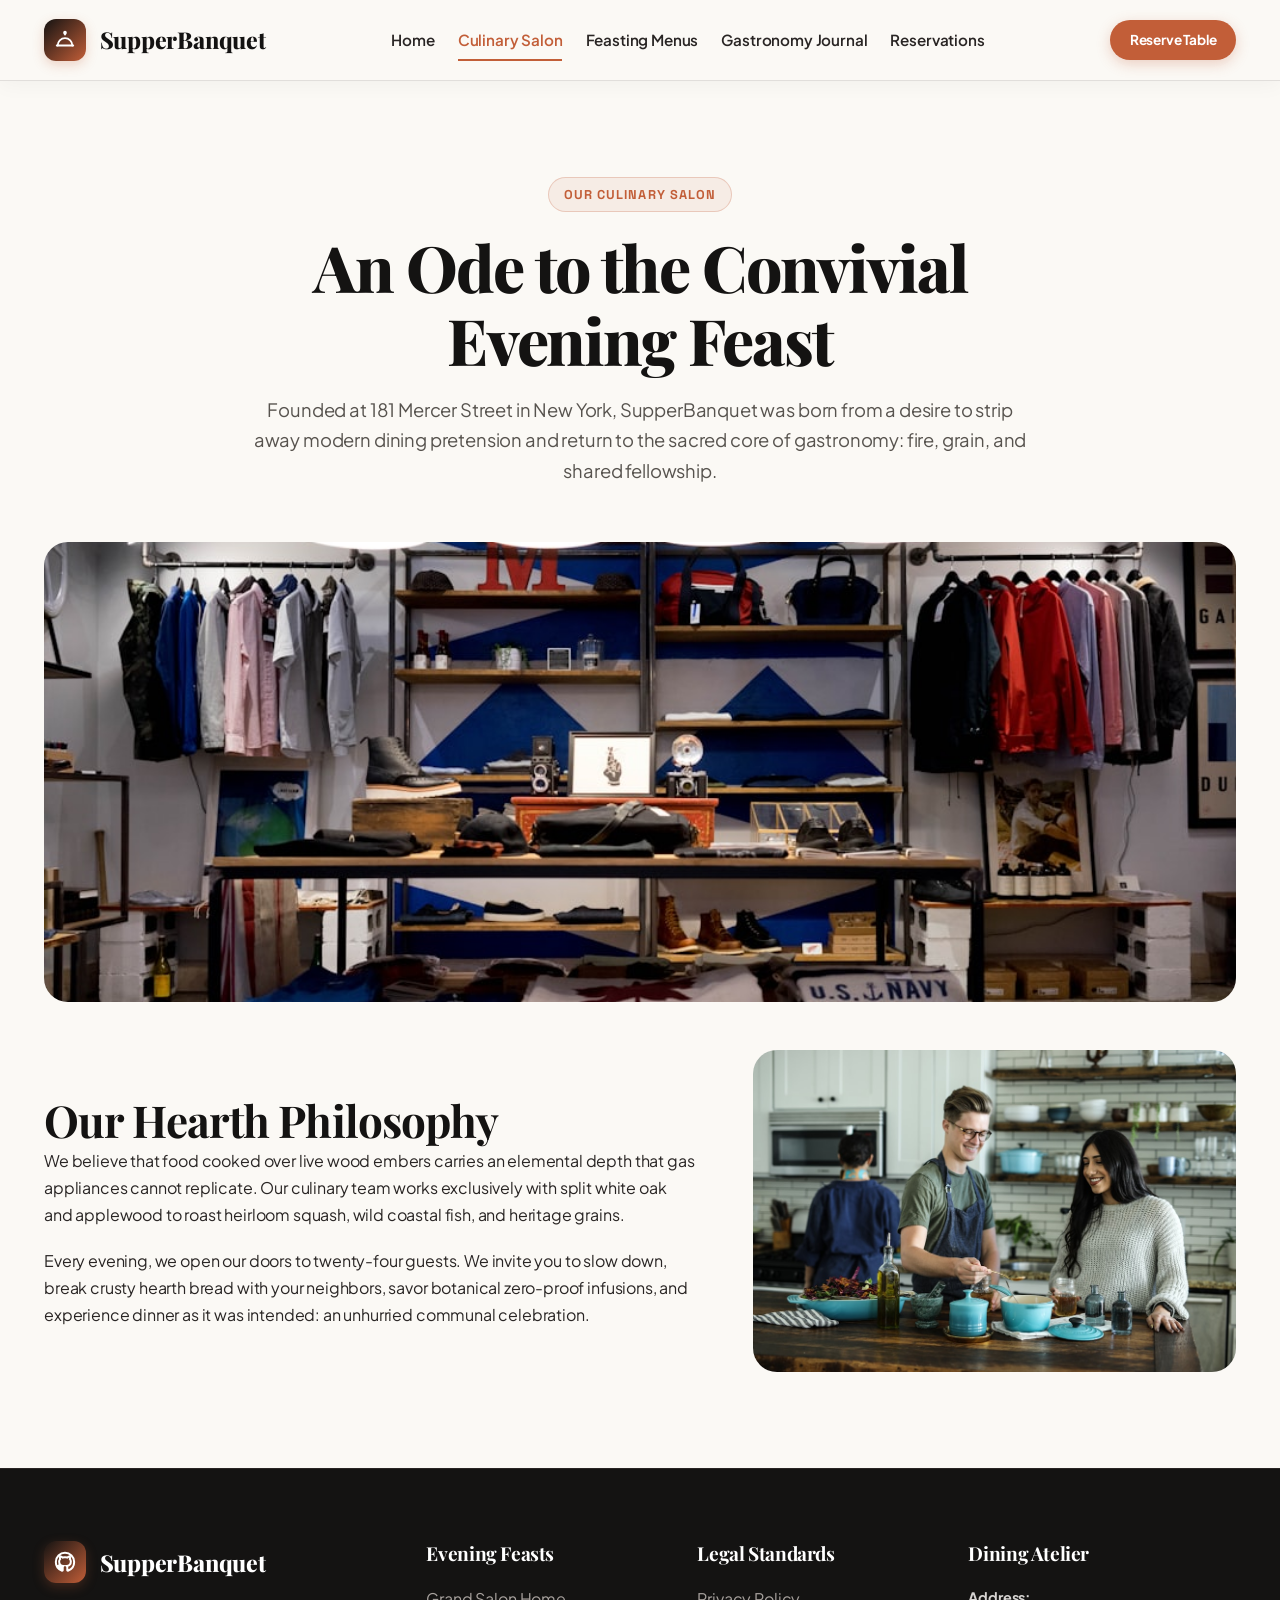
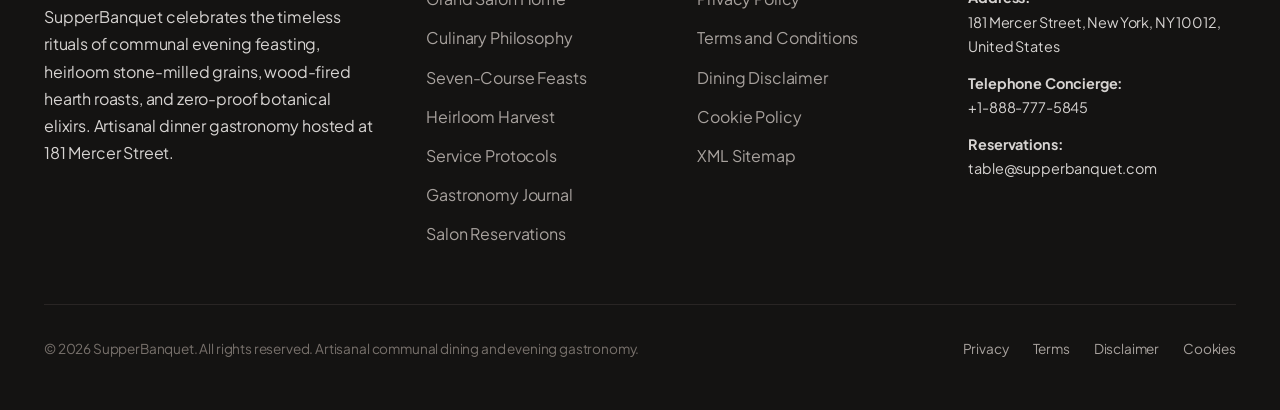
==== commit 72602e01: "Add files via upload" ====
--- a/about.html
+++ b/about.html
@@ -5,6 +5,9 @@
   <meta name="viewport" content="width=device-width, initial-scale=1.0">
   <title>About SupperBanquet | Mercer Street Dining Salon & Culinary Heritage</title>
   <meta name="description" content="Discover the culinary philosophy, live-fire hearth methods, and communal evening rituals of SupperBanquet at 181 Mercer Street, New York.">
+    <link rel="preconnect" href="https://fonts.googleapis.com">
+  <link rel="preconnect" href="https://fonts.gstatic.com" crossorigin>
+  <link href="https://fonts.googleapis.com/css2?family=Playfair+Display:ital,wght@0,400..900;1,400..900&family=Plus+Jakarta+Sans:wght@400;500;600;700;800&family=Space+Grotesk:wght@500;700&display=swap" rel="stylesheet">
   <link rel="stylesheet" href="assets/css/style.css">
   <link rel="icon" href="favicon.ico">
   <!-- Google tag (gtag.js) -->
@@ -27,11 +30,11 @@
       <span>SupperBanquet</span>
     </a>
     <nav class="site-nav">
-      <a href="index.php" class="nav-link ">Home</a>
+      <a href="index.php" class="nav-link">Home</a>
       <a href="about.html" class="nav-link active">Culinary Salon</a>
       <a href="index.php#feasts" class="nav-link">Feasting Menus</a>
-      <a href="blog.html" class="nav-link ">Gastronomy Journal</a>
-      <a href="contact.html" class="nav-link ">Reservations</a>
+      <a href="blog.html" class="nav-link">Gastronomy Journal</a>
+      <a href="contact.html" class="nav-link">Reservations</a>
     </nav>
     <div class="header-actions">
       <a href="contact.html" class="btn btn-primary btn-sm">Reserve Table</a>
@@ -57,11 +60,11 @@
       </button>
     </div>
     <div class="mobile-nav-links">
-      <a href="index.php" class="nav-link ">Home</a>
+      <a href="index.php" class="nav-link">Home</a>
       <a href="about.html" class="nav-link active">Culinary Salon</a>
       <a href="index.php#feasts" class="nav-link">Feasting Menus</a>
-      <a href="blog.html" class="nav-link ">Gastronomy Journal</a>
-      <a href="contact.html" class="nav-link ">Reservations</a>
+      <a href="blog.html" class="nav-link">Gastronomy Journal</a>
+      <a href="contact.html" class="nav-link">Reservations</a>
       <hr style="border:none;border-top:1px solid #e7dfd3;margin:0.75rem 0;">
       <a href="privacy-policy.html" class="nav-link" style="font-size:0.9rem;color:#78716c;">Privacy Policy</a>
       <a href="terms-and-conditions.html" class="nav-link" style="font-size:0.9rem;color:#78716c;">Terms of Service</a>
@@ -73,31 +76,7 @@
     <a href="contact.html" class="btn btn-primary" style="width:100%;">Reserve Your Seat</a>
   </div>
 </div>
-<div class="drawer-backdrop"></div>
-<div class="mobile-drawer">
-  <div>
-    <div style="display:flex;justify-content:space-between;align-items:center;margin-bottom:1.5rem;">
-      <span style="font-weight:800;font-size:1.2rem;font-family:var(--font-heading);">SupperBanquet</span>
-      <button class="mobile-drawer-close" style="background:none;border:none;cursor:pointer;" aria-label="Close">
-        <svg width="24" height="24" viewBox="0 0 24 24" fill="none" stroke="currentColor" stroke-width="2"><line x1="18" y1="6" x2="6" y2="18"/><line x1="6" y1="6" x2="18" y2="18"/></svg>
-      </button>
-    </div>
-    <div style="display:flex;flex-direction:column;gap:1rem;">
-      <a href="index.php" class="nav-link">Home</a>
-      <a href="about.html" class="nav-link">Culinary Salon</a>
-      <a href="index.php#feasts" class="nav-link">Feasting Menus</a>
-      <a href="index.php#philosophy" class="nav-link">Hearth Craft</a>
-      <a href="index.php#service" class="nav-link">Banquet Service</a>
-      <a href="blog.html" class="nav-link">Gastronomy Journal</a>
-      <a href="contact.html" class="nav-link">Reservations</a>
-      <hr style="border:none;border-top:1px solid #e2e8f0;margin:0.5rem 0;">
-      <a href="privacy-policy.html" style="font-size:0.85rem;color:#64748b;">Privacy Policy</a>
-      <a href="terms-and-conditions.html" style="font-size:0.85rem;color:#64748b;">Terms of Service</a>
-      <a href="disclaimer.html" style="font-size:0.85rem;color:#64748b;">Dining Disclaimer</a>
-      <a href="cookie-policy.html" style="font-size:0.85rem;color:#64748b;">Cookie Policy</a>
-    </div>
-  </div>
-</div>
+
 <main>
   <section class="section">
     <div class="container">
--- a/assets/css/style.css
+++ b/assets/css/style.css
@@ -1,5 +1,228 @@
 /* ==========================================================================
-   MASTER DINING SALON HEADER & RESPONSIVE NAVIGATION
+   SUPPERBANQUET — ARTISANAL COMMUNAL GASTRONOMY & EVENING BANQUETS
+   Master Stylesheet v4.0.0 — Production Grade & CSS Safe
+   ========================================================================== */
+
+:root {
+  /* Typography */
+  --font-heading: 'Playfair Display', Georgia, serif;
+  --font-body: 'Plus Jakarta Sans', -apple-system, BlinkMacSystemFont, 'Segoe UI', Roboto, sans-serif;
+  --font-mono: 'Space Grotesk', ui-monospace, SFMono-Regular, Menlo, Monaco, Consolas, monospace;
+
+  /* Color Palette: Warm Culinary Obsidian & Hearthfire */
+  --color-obsidian: #141312;
+  --color-obsidian-light: #1f1d1b;
+  --color-obsidian-card: #262320;
+  --color-hearth: #c25e38;
+  --color-hearth-hover: #a84d2b;
+  --color-hearth-glow: rgba(194, 94, 56, 0.28);
+  --color-saffron: #d97706;
+  --color-saffron-light: #fbbf24;
+  --color-gold: #c59b27;
+  --color-linen: #fbf9f5;
+  --color-cream: #f4efe6;
+  --color-cream-dark: #e8e0d2;
+  --color-slate-800: #292524;
+  --color-slate-600: #57534e;
+  --color-slate-500: #78716c;
+  --color-slate-400: #a8a29e;
+  --color-slate-300: #d6d3d1;
+  --color-slate-200: #e7e5e4;
+  --color-white: #ffffff;
+
+  /* Spacing */
+  --space-xs: 0.25rem;
+  --space-sm: 0.5rem;
+  --space-md: 1rem;
+  --space-lg: 1.5rem;
+  --space-xl: 2rem;
+  --space-2xl: 3rem;
+  --space-3xl: 4.5rem;
+  --space-4xl: 6rem;
+
+  /* Radius & Shadows */
+  --radius-xs: 4px;
+  --radius-sm: 8px;
+  --radius-md: 12px;
+  --radius-lg: 18px;
+  --radius-xl: 24px;
+  --radius-full: 9999px;
+
+  --shadow-subtle: 0 2px 6px rgba(20, 19, 18, 0.05);
+  --shadow-sm: 0 4px 10px rgba(20, 19, 18, 0.06);
+  --shadow-md: 0 8px 20px rgba(20, 19, 18, 0.08);
+  --shadow-lg: 0 16px 32px rgba(20, 19, 18, 0.12);
+  --shadow-xl: 0 24px 48px rgba(20, 19, 18, 0.16);
+
+  --container-max: 1240px;
+  --header-height: 80px;
+}
+
+/* Reset & Box Sizing */
+*, *::before, *::after {
+  box-sizing: border-box;
+  margin: 0;
+  padding: 0;
+}
+
+html {
+  font-size: 16px;
+  scroll-behavior: smooth;
+  -webkit-text-size-adjust: 100%;
+}
+
+body {
+  font-family: var(--font-body);
+  color: var(--color-slate-800);
+  background-color: var(--color-linen);
+  line-height: 1.7;
+  letter-spacing: -0.01em;
+  overflow-x: hidden;
+  position: relative;
+}
+
+img, picture, video, svg {
+  display: block;
+  max-width: 100%;
+  height: auto;
+}
+
+a {
+  color: inherit;
+  text-decoration: none;
+  transition: all 0.2s ease;
+}
+
+button, input, select, textarea {
+  font: inherit;
+}
+
+/* Typography Hierarchy */
+h1, h2, h3, h4, h5, h6 {
+  font-family: var(--font-heading);
+  color: var(--color-obsidian);
+  line-height: 1.25;
+  letter-spacing: -0.02em;
+  font-weight: 700;
+}
+
+h1 {
+  font-size: clamp(2.4rem, 5vw, 4rem);
+  font-weight: 800;
+  letter-spacing: -0.03em;
+  line-height: 1.15;
+}
+
+h2 {
+  font-size: clamp(1.9rem, 3.6vw, 2.75rem);
+  letter-spacing: -0.02em;
+  line-height: 1.2;
+}
+
+h3 {
+  font-size: clamp(1.35rem, 2.2vw, 1.75rem);
+  line-height: 1.3;
+}
+
+h4 {
+  font-size: 1.2rem;
+}
+
+p {
+  margin-bottom: 1.15rem;
+}
+
+p:last-child {
+  margin-bottom: 0;
+}
+
+/* Layout Elements */
+.container {
+  width: 100%;
+  max-width: var(--container-max);
+  margin-left: auto;
+  margin-right: auto;
+  padding-left: 1.5rem;
+  padding-right: 1.5rem;
+}
+
+.section {
+  padding-top: var(--space-4xl);
+  padding-bottom: var(--space-4xl);
+  position: relative;
+}
+
+.section-alt {
+  background-color: var(--color-white);
+  border-top: 1px solid var(--color-cream-dark);
+  border-bottom: 1px solid var(--color-cream-dark);
+}
+
+.section-dark {
+  background-color: var(--color-obsidian);
+  color: var(--color-linen);
+}
+
+.section-dark h2,
+.section-dark h3,
+.section-dark h4 {
+  color: var(--color-white);
+}
+
+.section-dark p {
+  color: var(--color-slate-300);
+}
+
+.section-header {
+  text-align: center;
+  max-width: 780px;
+  margin: 0 auto 3.5rem auto;
+}
+
+.section-header.text-left {
+  text-align: left;
+  margin-left: 0;
+}
+
+.section-kicker {
+  display: inline-flex;
+  align-items: center;
+  gap: 0.5rem;
+  padding: 0.35rem 0.95rem;
+  background: rgba(194, 94, 56, 0.08);
+  color: var(--color-hearth);
+  font-family: var(--font-mono);
+  font-size: 0.8rem;
+  font-weight: 700;
+  text-transform: uppercase;
+  letter-spacing: 0.08em;
+  border-radius: var(--radius-full);
+  margin-bottom: 1.1rem;
+  border: 1px solid rgba(194, 94, 56, 0.25);
+}
+
+.section-dark .section-kicker {
+  background: rgba(217, 119, 6, 0.15);
+  color: var(--color-saffron-light);
+  border-color: rgba(217, 119, 6, 0.35);
+}
+
+.section-title {
+  margin-bottom: 1.15rem;
+}
+
+.section-subtitle {
+  font-size: 1.15rem;
+  color: var(--color-slate-600);
+  line-height: 1.65;
+}
+
+.section-dark .section-subtitle {
+  color: var(--color-slate-400);
+}
+
+/* ==========================================================================
+   HEADER & NAVIGATION — LUXURY REFINED CULINARY ATELIER
    ========================================================================== */
 .reading-progress-bar {
   position: fixed;
@@ -26,7 +249,7 @@
 }
 
 .header-inner {
-  height: 80px;
+  height: var(--header-height);
   display: flex;
   align-items: center;
   justify-content: space-between;
@@ -64,7 +287,7 @@
 .site-nav {
   display: flex;
   align-items: center;
-  gap: clamp(1rem, 1.8vw, 2rem);
+  gap: clamp(1rem, 1.8vw, 2.2rem);
   white-space: nowrap;
   margin: 0;
   padding: 0;
@@ -157,7 +380,7 @@
   align-items: center;
   justify-content: space-between;
   padding-bottom: 1.25rem;
-  border-bottom: 1px solid var(--color-cream);
+  border-bottom: 1px solid var(--color-cream-dark);
   margin-bottom: 1.5rem;
 }
 
@@ -217,7 +440,673 @@
   pointer-events: auto;
 }
 
-/* Responsive Navigation Breakpoints */
+/* Buttons */
+.btn {
+  display: inline-flex;
+  align-items: center;
+  justify-content: center;
+  gap: 0.5rem;
+  font-family: var(--font-body);
+  font-weight: 700;
+  font-size: 0.95rem;
+  padding: 0.75rem 1.6rem;
+  border-radius: var(--radius-full);
+  cursor: pointer;
+  transition: all 0.25s ease;
+  border: 1px solid transparent;
+  text-decoration: none;
+  white-space: nowrap;
+}
+
+.btn-primary {
+  background: var(--color-hearth);
+  color: var(--color-white);
+  box-shadow: 0 4px 14px rgba(194, 94, 56, 0.28);
+}
+
+.btn-primary:hover {
+  background: var(--color-hearth-hover);
+  transform: translateY(-2px);
+  box-shadow: 0 6px 18px rgba(194, 94, 56, 0.35);
+  color: var(--color-white);
+}
+
+.btn-secondary {
+  background: var(--color-cream);
+  color: var(--color-obsidian);
+  border-color: var(--color-slate-300);
+}
+
+.btn-secondary:hover {
+  background: var(--color-cream-dark);
+  color: var(--color-obsidian);
+  transform: translateY(-2px);
+}
+
+.btn-outline {
+  background: transparent;
+  color: var(--color-hearth);
+  border-color: var(--color-hearth);
+}
+
+.btn-outline:hover {
+  background: rgba(194, 94, 56, 0.08);
+}
+
+.btn-lg {
+  padding: 0.95rem 2.2rem;
+  font-size: 1.05rem;
+}
+
+.btn-sm {
+  padding: 0.45rem 1.15rem;
+  font-size: 0.85rem;
+}
+
+/* ==========================================================================
+   HOMEPAGE SECTIONS
+   ========================================================================== */
+
+/* Hero Section */
+.hero-section {
+  padding: 5rem 0 6rem 0;
+  background: radial-gradient(circle at 85% 20%, rgba(194, 94, 56, 0.12), transparent 50%), var(--color-linen);
+  border-bottom: 1px solid var(--color-cream-dark);
+}
+
+.hero-grid {
+  display: grid;
+  grid-template-columns: 1.15fr 0.85fr;
+  gap: 3.5rem;
+  align-items: center;
+}
+
+.hero-title {
+  margin-bottom: 1.25rem;
+}
+
+.hero-title span.text-highlight {
+  color: var(--color-hearth);
+  font-style: italic;
+}
+
+.hero-desc {
+  font-size: 1.15rem;
+  color: var(--color-slate-600);
+  margin-bottom: 2rem;
+  max-width: 580px;
+}
+
+.hero-actions {
+  display: flex;
+  gap: 1.15rem;
+  flex-wrap: wrap;
+  margin-bottom: 2.75rem;
+}
+
+.hero-stats {
+  display: grid;
+  grid-template-columns: repeat(3, 1fr);
+  gap: 1.5rem;
+  padding-top: 2rem;
+  border-top: 1px solid var(--color-slate-300);
+}
+
+.stat-item .stat-num {
+  font-size: 2rem;
+  font-weight: 800;
+  font-family: var(--font-heading);
+  color: var(--color-obsidian);
+  line-height: 1.1;
+}
+
+.stat-item .stat-num span {
+  color: var(--color-hearth);
+  font-size: 1.1rem;
+  font-weight: 600;
+  margin-left: 0.2rem;
+}
+
+.stat-item .stat-label {
+  font-size: 0.85rem;
+  color: var(--color-slate-600);
+  margin-top: 0.35rem;
+}
+
+.hero-image-wrapper {
+  position: relative;
+  border-radius: var(--radius-xl);
+  overflow: hidden;
+  box-shadow: var(--shadow-xl);
+  border: 4px solid var(--color-white);
+}
+
+.hero-image-wrapper img {
+  width: 100%;
+  height: 520px;
+  object-fit: cover;
+}
+
+/* Anatomy Section */
+.anatomy-grid {
+  display: grid;
+  grid-template-columns: repeat(3, 1fr);
+  gap: 2rem;
+}
+
+.anatomy-card {
+  background: var(--color-white);
+  border-radius: var(--radius-lg);
+  padding: 2.2rem;
+  border: 1px solid var(--color-cream-dark);
+  box-shadow: var(--shadow-sm);
+  position: relative;
+  transition: all 0.3s ease;
+}
+
+.anatomy-card:hover {
+  transform: translateY(-5px);
+  box-shadow: var(--shadow-lg);
+  border-color: var(--color-hearth);
+}
+
+.anatomy-number {
+  position: absolute;
+  top: 1.5rem;
+  right: 1.5rem;
+  font-family: var(--font-mono);
+  font-size: 1.5rem;
+  font-weight: 800;
+  color: var(--color-slate-300);
+}
+
+.anatomy-card h3 {
+  margin-bottom: 0.85rem;
+  padding-right: 2rem;
+}
+
+/* Collections / Menu Grid */
+.collections-grid {
+  display: grid;
+  grid-template-columns: repeat(4, 1fr);
+  gap: 1.75rem;
+}
+
+.collection-card {
+  background: var(--color-white);
+  border-radius: var(--radius-lg);
+  overflow: hidden;
+  border: 1px solid var(--color-cream-dark);
+  box-shadow: var(--shadow-sm);
+  display: flex;
+  flex-direction: column;
+  transition: all 0.3s ease;
+}
+
+.collection-card:hover {
+  transform: translateY(-6px);
+  box-shadow: var(--shadow-xl);
+  border-color: var(--color-hearth);
+}
+
+.card-image-wrap {
+  aspect-ratio: 4/3;
+  overflow: hidden;
+  position: relative;
+}
+
+.card-image-wrap img {
+  width: 100%;
+  height: 100%;
+  object-fit: cover;
+  transition: transform 0.4s ease;
+}
+
+.collection-card:hover .card-image-wrap img {
+  transform: scale(1.05);
+}
+
+.card-badge {
+  position: absolute;
+  top: 1rem;
+  left: 1rem;
+  background: var(--color-obsidian);
+  color: var(--color-white);
+  padding: 0.25rem 0.75rem;
+  border-radius: var(--radius-full);
+  font-size: 0.75rem;
+  font-weight: 700;
+  text-transform: uppercase;
+  letter-spacing: 0.05em;
+}
+
+.card-body {
+  padding: 1.5rem;
+  display: flex;
+  flex-direction: column;
+  flex-grow: 1;
+}
+
+.card-body h3 {
+  margin-bottom: 0.5rem;
+}
+
+.card-footer {
+  display: flex;
+  justify-content: space-between;
+  align-items: center;
+  padding-top: 1rem;
+  border-top: 1px solid var(--color-cream-dark);
+  margin-top: auto;
+}
+
+/* Matrix & Tables */
+.matrix-container {
+  background: var(--color-white);
+  border-radius: var(--radius-xl);
+  padding: 2.2rem;
+  border: 1px solid var(--color-cream-dark);
+  box-shadow: var(--shadow-sm);
+  overflow-x: auto;
+}
+
+.matrix-table, .sizing-table {
+  width: 100%;
+  border-collapse: collapse;
+  min-width: 600px;
+}
+
+.matrix-table th, .matrix-table td,
+.sizing-table th, .sizing-table td {
+  padding: 1.15rem 1.4rem;
+  text-align: left;
+}
+
+.matrix-table th, .sizing-table th {
+  background: var(--color-cream);
+  font-weight: 700;
+  font-family: var(--font-heading);
+  color: var(--color-obsidian);
+  font-size: 0.95rem;
+}
+
+.matrix-table tr:not(:last-child) td,
+.sizing-table tr:not(:last-child) td {
+  border-bottom: 1px solid var(--color-cream-dark);
+}
+
+/* Telemetry Grid */
+.telemetry-grid {
+  display: grid;
+  grid-template-columns: repeat(4, 1fr);
+  gap: 1.5rem;
+}
+
+.telemetry-card {
+  background: rgba(255, 255, 255, 0.04);
+  border: 1px solid rgba(255, 255, 255, 0.1);
+  padding: 2.2rem 1.75rem;
+  border-radius: var(--radius-lg);
+  transition: all 0.3s ease;
+}
+
+.telemetry-card:hover {
+  background: rgba(255, 255, 255, 0.07);
+  border-color: rgba(217, 119, 6, 0.4);
+  transform: translateY(-4px);
+}
+
+.telemetry-metric {
+  font-family: var(--font-mono);
+  font-size: 2.4rem;
+  font-weight: 800;
+  color: var(--color-saffron);
+  margin-bottom: 0.5rem;
+  line-height: 1.1;
+}
+
+/* Reviews / Testimonials */
+.reviews-grid {
+  display: grid;
+  grid-template-columns: repeat(3, 1fr);
+  gap: 2rem;
+}
+
+.review-card {
+  background: var(--color-white);
+  border-radius: var(--radius-lg);
+  padding: 2.2rem;
+  border: 1px solid var(--color-cream-dark);
+  box-shadow: var(--shadow-sm);
+  display: flex;
+  flex-direction: column;
+  justify-content: space-between;
+  transition: all 0.3s ease;
+}
+
+.review-card:hover {
+  transform: translateY(-4px);
+  box-shadow: var(--shadow-lg);
+  border-color: var(--color-hearth);
+}
+
+.stars {
+  color: var(--color-saffron);
+  font-size: 1.1rem;
+  margin-bottom: 1rem;
+}
+
+/* Blog Grid */
+.blog-grid {
+  display: grid;
+  grid-template-columns: repeat(3, 1fr);
+  gap: 2rem;
+}
+
+.blog-card {
+  background: var(--color-white);
+  border-radius: var(--radius-lg);
+  overflow: hidden;
+  border: 1px solid var(--color-cream-dark);
+  box-shadow: var(--shadow-sm);
+  display: flex;
+  flex-direction: column;
+  transition: all 0.3s ease;
+}
+
+.blog-card:hover {
+  transform: translateY(-6px);
+  box-shadow: var(--shadow-xl);
+  border-color: var(--color-hearth);
+}
+
+.blog-card-media {
+  aspect-ratio: 16/9;
+  overflow: hidden;
+}
+
+.blog-card-media img {
+  width: 100%;
+  height: 100%;
+  object-fit: cover;
+  transition: transform 0.4s ease;
+}
+
+.blog-card:hover .blog-card-media img {
+  transform: scale(1.05);
+}
+
+.blog-card-body {
+  padding: 1.75rem;
+  display: flex;
+  flex-direction: column;
+  flex-grow: 1;
+}
+
+.blog-card-meta {
+  display: flex;
+  align-items: center;
+  gap: 1rem;
+  margin-bottom: 0.75rem;
+  font-size: 0.85rem;
+  color: var(--color-slate-500);
+  font-family: var(--font-mono);
+}
+
+.blog-card-body h3 {
+  margin-bottom: 0.75rem;
+}
+
+/* FAQ Accordion */
+.faq-list {
+  max-width: 820px;
+  margin: 0 auto;
+  display: flex;
+  flex-direction: column;
+  gap: 1rem;
+}
+
+.faq-item {
+  background: var(--color-white);
+  border: 1px solid var(--color-cream-dark);
+  border-radius: var(--radius-md);
+  overflow: hidden;
+  box-shadow: var(--shadow-subtle);
+  transition: border-color 0.2s ease;
+}
+
+.faq-item:hover {
+  border-color: var(--color-hearth);
+}
+
+.faq-question {
+  width: 100%;
+  padding: 1.35rem 1.75rem;
+  display: flex;
+  justify-content: space-between;
+  align-items: center;
+  background: none;
+  border: none;
+  cursor: pointer;
+  text-align: left;
+  font-family: var(--font-heading);
+  font-size: 1.15rem;
+  font-weight: 700;
+  color: var(--color-obsidian);
+}
+
+.faq-icon {
+  width: 22px;
+  height: 22px;
+  transition: transform 0.3s ease;
+  color: var(--color-hearth);
+  flex-shrink: 0;
+}
+
+.faq-item.active .faq-icon {
+  transform: rotate(180deg);
+}
+
+.faq-answer {
+  max-height: 0;
+  overflow: hidden;
+  transition: max-height 0.3s ease, padding 0.3s ease;
+  padding: 0 1.75rem;
+  color: var(--color-slate-600);
+}
+
+.faq-item.active .faq-answer {
+  max-height: 500px;
+  padding-bottom: 1.5rem;
+}
+
+/* CTA Banner */
+.cta-banner {
+  background: linear-gradient(135deg, var(--color-obsidian), #25221f);
+  border-radius: var(--radius-xl);
+  padding: 4.5rem 2.5rem;
+  text-align: center;
+  color: var(--color-white);
+  border: 1px solid rgba(255, 255, 255, 0.1);
+  box-shadow: var(--shadow-xl);
+}
+
+.cta-banner h2 {
+  color: var(--color-white);
+  margin-bottom: 1rem;
+}
+
+.cta-form {
+  display: flex;
+  max-width: 520px;
+  margin: 1.75rem auto 0 auto;
+  gap: 0.5rem;
+}
+
+.cta-input {
+  flex-grow: 1;
+  padding: 0.85rem 1.35rem;
+  border-radius: var(--radius-full);
+  border: 1px solid rgba(255, 255, 255, 0.25);
+  background: rgba(255, 255, 255, 0.1);
+  color: var(--color-white);
+  font-size: 0.95rem;
+}
+
+.cta-input::placeholder {
+  color: rgba(255, 255, 255, 0.6);
+}
+
+/* Footer */
+.site-footer {
+  background: var(--color-obsidian);
+  color: var(--color-slate-300);
+  padding: 4.5rem 0 2rem 0;
+  border-top: 1px solid #292524;
+}
+
+.footer-grid {
+  display: grid;
+  grid-template-columns: 1.5fr 1fr 1fr 1.2fr;
+  gap: 3rem;
+  margin-bottom: 3.5rem;
+}
+
+.footer-brand .site-logo {
+  color: var(--color-white);
+  margin-bottom: 1.25rem;
+}
+
+.footer-col h4 {
+  color: var(--color-white);
+  font-family: var(--font-heading);
+  margin-bottom: 1.25rem;
+}
+
+.footer-links {
+  list-style: none;
+  display: flex;
+  flex-direction: column;
+  gap: 0.75rem;
+}
+
+.footer-links a {
+  color: var(--color-slate-400);
+}
+
+.footer-links a:hover {
+  color: var(--color-hearth);
+  transform: translateX(3px);
+}
+
+.footer-bottom {
+  padding-top: 2rem;
+  border-top: 1px solid #292524;
+  display: flex;
+  justify-content: space-between;
+  flex-wrap: wrap;
+  gap: 1.25rem;
+  font-size: 0.85rem;
+  color: var(--color-slate-500);
+}
+
+.footer-bottom a {
+  color: var(--color-slate-400);
+}
+
+.footer-bottom a:hover {
+  color: var(--color-hearth);
+}
+
+/* Editorial & Article Styling */
+.article-header {
+  padding: 3.5rem 0 2rem 0;
+  text-align: center;
+  max-width: 860px;
+  margin: 0 auto;
+}
+
+.article-hero-media {
+  max-width: 980px;
+  margin: 0 auto 2.5rem auto;
+  border-radius: var(--radius-xl);
+  overflow: hidden;
+  box-shadow: var(--shadow-lg);
+  border: 4px solid var(--color-white);
+}
+
+.article-hero-media img {
+  width: 100%;
+  height: 480px;
+  object-fit: cover;
+}
+
+.article-content {
+  max-width: 800px;
+  margin: 0 auto;
+  font-size: 1.125rem;
+  line-height: 1.85;
+  color: var(--color-slate-800);
+}
+
+.article-content h2 {
+  margin-top: 3rem;
+  margin-bottom: 1.25rem;
+}
+
+.article-content h3 {
+  margin-top: 2.25rem;
+  margin-bottom: 1rem;
+}
+
+.article-content ul, .article-content ol {
+  margin-bottom: 1.5rem;
+  padding-left: 1.5rem;
+}
+
+.article-toc {
+  background: var(--color-white);
+  border: 1px solid var(--color-cream-dark);
+  border-radius: var(--radius-lg);
+  padding: 1.75rem;
+  margin: 2.2rem 0;
+}
+
+.callout-box {
+  background: rgba(194, 94, 56, 0.08);
+  border-left: 4px solid var(--color-hearth);
+  padding: 1.5rem 1.75rem;
+  border-radius: 0 var(--radius-md) var(--radius-md) 0;
+  margin: 2.2rem 0;
+}
+
+.author-box {
+  background: var(--color-white);
+  border: 1px solid var(--color-cream-dark);
+  border-radius: var(--radius-lg);
+  padding: 2rem;
+  margin-top: 3.5rem;
+  display: flex;
+  align-items: center;
+  gap: 1.5rem;
+}
+
+/* ==========================================================================
+   RESPONSIVE MEDIA QUERIES
+   ========================================================================== */
+@media (max-width: 1024px) {
+  .collections-grid {
+    grid-template-columns: repeat(2, 1fr);
+  }
+  .telemetry-grid {
+    grid-template-columns: repeat(2, 1fr);
+  }
+  .footer-grid {
+    grid-template-columns: 1fr 1fr;
+    gap: 2.5rem;
+  }
+}
+
 @media (max-width: 992px) {
   .site-nav,
   .header-actions .btn {
@@ -226,84 +1115,39 @@
   .mobile-toggle {
     display: flex !important;
   }
-}
-
-.hero-section.hero-section { padding: 4.5rem 0 5.5rem 0; background: radial-gradient(circle at top right, rgba(194,94,56,0.1), transparent 60%), var(--color-linen); }
-.hero-grid { display: grid; grid-template-columns: 1.15fr 0.85fr; gap: 3.5rem; align-items: center; }
-.hero-title { margin-bottom: 1.25rem; }
-.hero-title span.text-highlight { color: var(--color-hearth); font-style: italic; }
-.hero-desc { font-size: 1.15rem; color: var(--color-slate-600); margin-bottom: 2rem; }
-.hero-actions { display: flex; gap: 1rem; flex-wrap: wrap; margin-bottom: 2.5rem; }
-.hero-stats { display: grid; grid-template-columns: repeat(3, 1fr); gap: 1.5rem; padding-top: 2rem; border-top: 1px solid var(--color-slate-300); }
-.stat-item .stat-num { font-size: 1.9rem; font-weight: 800; font-family: var(--font-heading); color: var(--color-obsidian); }
-.stat-item .stat-num span { color: var(--color-hearth); }
-.stat-item .stat-label { font-size: 0.85rem; color: var(--color-slate-600); }
-.hero-image-wrapper { position: relative; border-radius: var(--radius-xl); overflow: hidden; box-shadow: var(--shadow-xl); }
-.hero-image-wrapper img { width: 100%; height: 520px; object-fit: cover; }
-.anatomy-grid { display: grid; grid-template-columns: repeat(3, 1fr); gap: 2rem; }
-.anatomy-card { background: var(--color-white); border-radius: var(--radius-lg); padding: 2.2rem; border: 1px solid var(--color-cream); box-shadow: var(--shadow-sm); position: relative; }
-.anatomy-card:hover { transform: translateY(-4px); box-shadow: var(--shadow-lg); border-color: var(--color-hearth); }
-.anatomy-number { position: absolute; top: 1.5rem; right: 1.5rem; font-family: var(--font-mono); font-size: 1.5rem; font-weight: 800; color: var(--color-slate-300); }
-.collections-grid { display: grid; grid-template-columns: repeat(4, 1fr); gap: 1.75rem; }
-.collection-card { background: var(--color-white); border-radius: var(--radius-lg); overflow: hidden; border: 1px solid var(--color-cream); box-shadow: var(--shadow-sm); display: flex; flex-direction: column; transition: all 0.3s ease; }
-.collection-card:hover { transform: translateY(-6px); box-shadow: var(--shadow-xl); border-color: var(--color-hearth); }
-.card-image-wrap { aspect-ratio: 4/3; overflow: hidden; position: relative; }
-.card-image-wrap img { width: 100%; height: 100%; object-fit: cover; }
-.card-badge { position: absolute; top: 1rem; left: 1rem; background: var(--color-obsidian); color: var(--color-white); padding: 0.25rem 0.75rem; border-radius: var(--radius-full); font-size: 0.75rem; font-weight: 700; text-transform: uppercase; }
-.card-body { padding: 1.5rem; display: flex; flex-direction: column; flex-grow: 1; }
-.card-footer { display: flex; justify-content: space-between; align-items: center; padding-top: 1rem; border-top: 1px solid var(--color-cream); margin-top: auto; }
-.matrix-container { background: var(--color-white); border-radius: var(--radius-xl); padding: 2rem; border: 1px solid var(--color-cream); overflow-x: auto; }
-.matrix-table, .sizing-table { width: 100%; border-collapse: collapse; min-width: 600px; }
-.matrix-table th, .matrix-table td, .sizing-table th, .sizing-table td { padding: 1.1rem 1.4rem; text-align: left; }
-.matrix-table th, .sizing-table th { background: var(--color-cream); font-weight: 700; font-family: var(--font-heading); }
-.matrix-table tr:not(:last-child) td, .sizing-table tr:not(:last-child) td { border-bottom: 1px solid var(--color-cream); }
-.telemetry-grid { display: grid; grid-template-columns: repeat(4, 1fr); gap: 1.5rem; }
-.telemetry-card { background: rgba(255,255,255,0.05); border: 1px solid rgba(255,255,255,0.1); padding: 2rem 1.5rem; border-radius: var(--radius-lg); }
-.telemetry-metric { font-family: var(--font-mono); font-size: 2.2rem; font-weight: 800; color: var(--color-saffron); margin-bottom: 0.5rem; }
-.reviews-grid { display: grid; grid-template-columns: repeat(3, 1fr); gap: 2rem; }
-.review-card { background: var(--color-white); border-radius: var(--radius-lg); padding: 2rem; border: 1px solid var(--color-cream); display: flex; flex-direction: column; justify-content: space-between; }
-.stars { color: #d97706; margin-bottom: 1rem; }
-.blog-grid { display: grid; grid-template-columns: repeat(3, 1fr); gap: 2rem; }
-.blog-card { background: var(--color-white); border-radius: var(--radius-lg); overflow: hidden; border: 1px solid var(--color-cream); display: flex; flex-direction: column; }
-.blog-card:hover { transform: translateY(-5px); box-shadow: var(--shadow-lg); border-color: var(--color-hearth); }
-.blog-card-media { aspect-ratio: 16/9; overflow: hidden; }
-.blog-card-media img { width: 100%; height: 100%; object-fit: cover; }
-.blog-card-body { padding: 1.75rem; display: flex; flex-direction: column; flex-grow: 1; }
-.faq-list { max-width: 820px; margin: 0 auto; display: flex; flex-direction: column; gap: 1rem; }
-.faq-item { background: var(--color-white); border: 1px solid var(--color-cream); border-radius: var(--radius-md); overflow: hidden; }
-.faq-question { width: 100%; padding: 1.35rem 1.75rem; display: flex; justify-content: space-between; align-items: center; background: none; border: none; cursor: pointer; text-align: left; font-family: var(--font-heading); font-size: 1.15rem; font-weight: 700; color: var(--color-obsidian); }
-.faq-answer { max-height: 0; overflow: hidden; transition: max-height 0.3s ease, padding 0.3s ease; padding: 0 1.75rem; color: var(--color-slate-600); }
-.faq-item.active .faq-answer { max-height: 400px; padding-bottom: 1.5rem; }
-.cta-banner { background: linear-gradient(135deg, var(--color-obsidian), #201e1d); border-radius: var(--radius-xl); padding: 4.5rem 2.5rem; text-align: center; color: var(--color-white); border: 1px solid rgba(255,255,255,0.1); }
-.cta-banner h2 { color: var(--color-white); margin-bottom: 1rem; }
-.cta-form { display: flex; max-width: 500px; margin: 1.5rem auto 0 auto; gap: 0.5rem; }
-.cta-input { flex-grow: 1; padding: 0.8rem 1.25rem; border-radius: var(--radius-full); border: 1px solid rgba(255,255,255,0.2); background: rgba(255,255,255,0.1); color: var(--color-white); }
-.site-footer { background: var(--color-obsidian); color: var(--color-slate-300); padding: 4.5rem 0 2rem 0; border-top: 1px solid #292524; }
-.footer-grid { display: grid; grid-template-columns: 1.5fr 1fr 1fr 1.2fr; gap: 3rem; margin-bottom: 3rem; }
-.footer-brand .site-logo { color: var(--color-white); margin-bottom: 1rem; }
-.footer-col h4 { color: var(--color-white); font-family: var(--font-heading); margin-bottom: 1.25rem; }
-.footer-links { list-style: none; display: flex; flex-direction: column; gap: 0.75rem; }
-.footer-links a:hover { color: var(--color-hearth); }
-.footer-bottom { padding-top: 2rem; border-top: 1px solid #292524; display: flex; justify-content: space-between; flex-wrap: wrap; gap: 1rem; font-size: 0.85rem; }
-.article-header { padding: 3rem 0 1.5rem 0; text-align: center; max-width: 860px; margin: 0 auto; }
-.article-hero-media { max-width: 980px; margin: 0 auto 2.5rem auto; border-radius: var(--radius-xl); overflow: hidden; box-shadow: var(--shadow-lg); }
-.article-content { max-width: 780px; margin: 0 auto; font-size: 1.125rem; line-height: 1.8; color: var(--color-slate-800); }
-.article-content h2 { margin-top: 2.75rem; margin-bottom: 1.25rem; }
-.article-content h3 { margin-top: 2rem; margin-bottom: 1rem; }
-.article-content ul, .article-content ol { margin-bottom: 1.5rem; padding-left: 1.5rem; }
-.article-toc { background: var(--color-white); border: 1px solid var(--color-cream); border-radius: var(--radius-lg); padding: 1.75rem; margin: 2rem 0; }
-.callout-box { background: rgba(194,94,56,0.08); border-left: 4px solid var(--color-hearth); padding: 1.5rem; border-radius: 0 var(--radius-md) var(--radius-md) 0; margin: 2rem 0; }
-.author-box { background: var(--color-white); border: 1px solid var(--color-cream); border-radius: var(--radius-lg); padding: 2rem; margin-top: 3.5rem; display: flex; align-items: center; gap: 1.5rem; }
-.author-avatar { width: 72px; height: 72px; border-radius: var(--radius-full); background: var(--color-hearth); color: var(--color-white); display: flex; align-items: center; justify-content: center; font-size: 1.5rem; font-weight: 800; flex-shrink: 0; font-family: var(--font-heading); }
-@media (max-width: 1024px) {
-  .hero-grid { grid-template-columns: 1fr; }
-  .collections-grid, .telemetry-grid { grid-template-columns: repeat(2, 1fr); }
-  .anatomy-grid, .reviews-grid, .blog-grid, .footer-grid { grid-template-columns: repeat(2, 1fr); }
-}
-@media (max-width: 768px) {
-  .site-nav, .header-actions .btn { display: none; }
-  .mobile-toggle { display: block; }
-  .hero-image-wrapper img { height: 380px; }
-  .anatomy-grid, .collections-grid, .telemetry-grid, .reviews-grid, .blog-grid, .footer-grid, .hero-stats { grid-template-columns: 1fr; }
-  .cta-form { flex-direction: column; }
-}
+  .hero-grid {
+    grid-template-columns: 1fr;
+    gap: 2.5rem;
+  }
+  .hero-image-wrapper img {
+    height: 380px;
+  }
+  .anatomy-grid {
+    grid-template-columns: 1fr;
+  }
+  .reviews-grid {
+    grid-template-columns: 1fr;
+  }
+  .blog-grid {
+    grid-template-columns: 1fr;
+  }
+}
+
+@media (max-width: 640px) {
+  .hero-stats {
+    grid-template-columns: 1fr;
+    gap: 1.25rem;
+  }
+  .collections-grid {
+    grid-template-columns: 1fr;
+  }
+  .telemetry-grid {
+    grid-template-columns: 1fr;
+  }
+  .footer-grid {
+    grid-template-columns: 1fr;
+  }
+  .cta-form {
+    flex-direction: column;
+  }
+}
